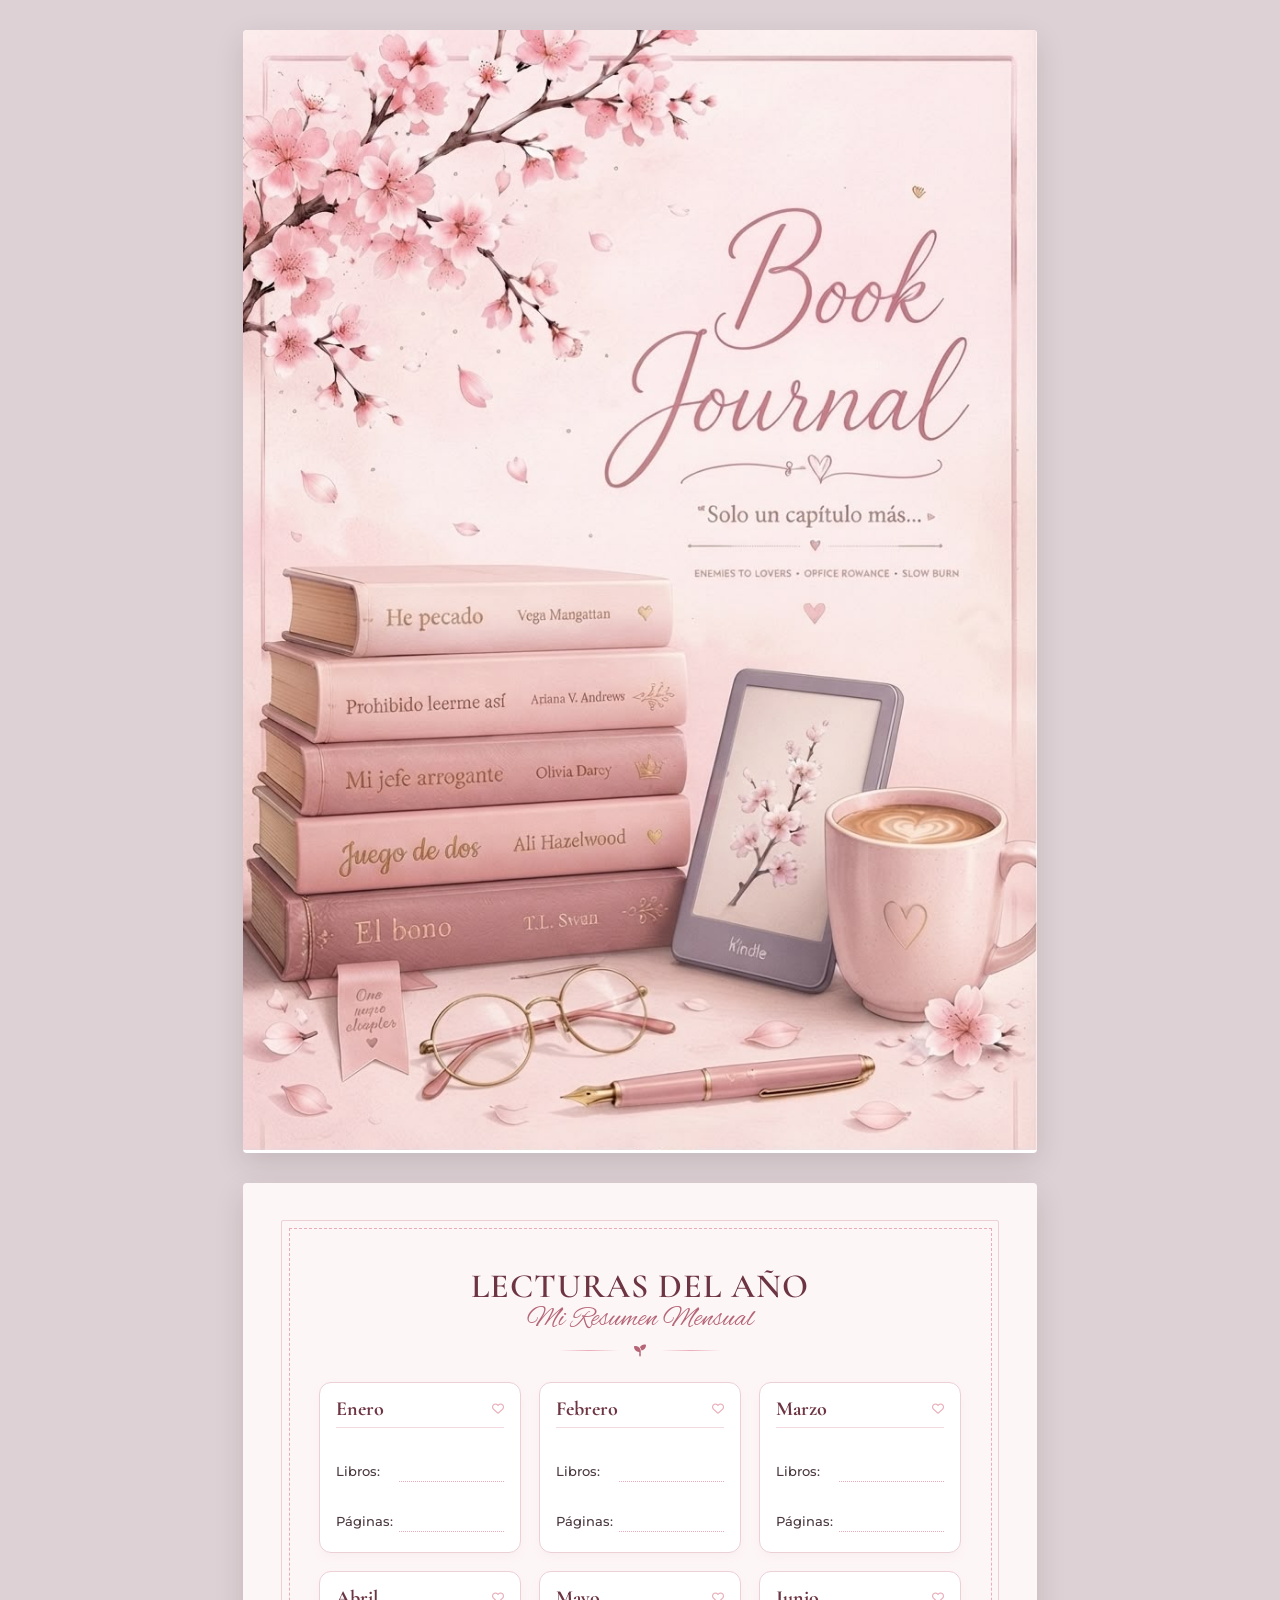
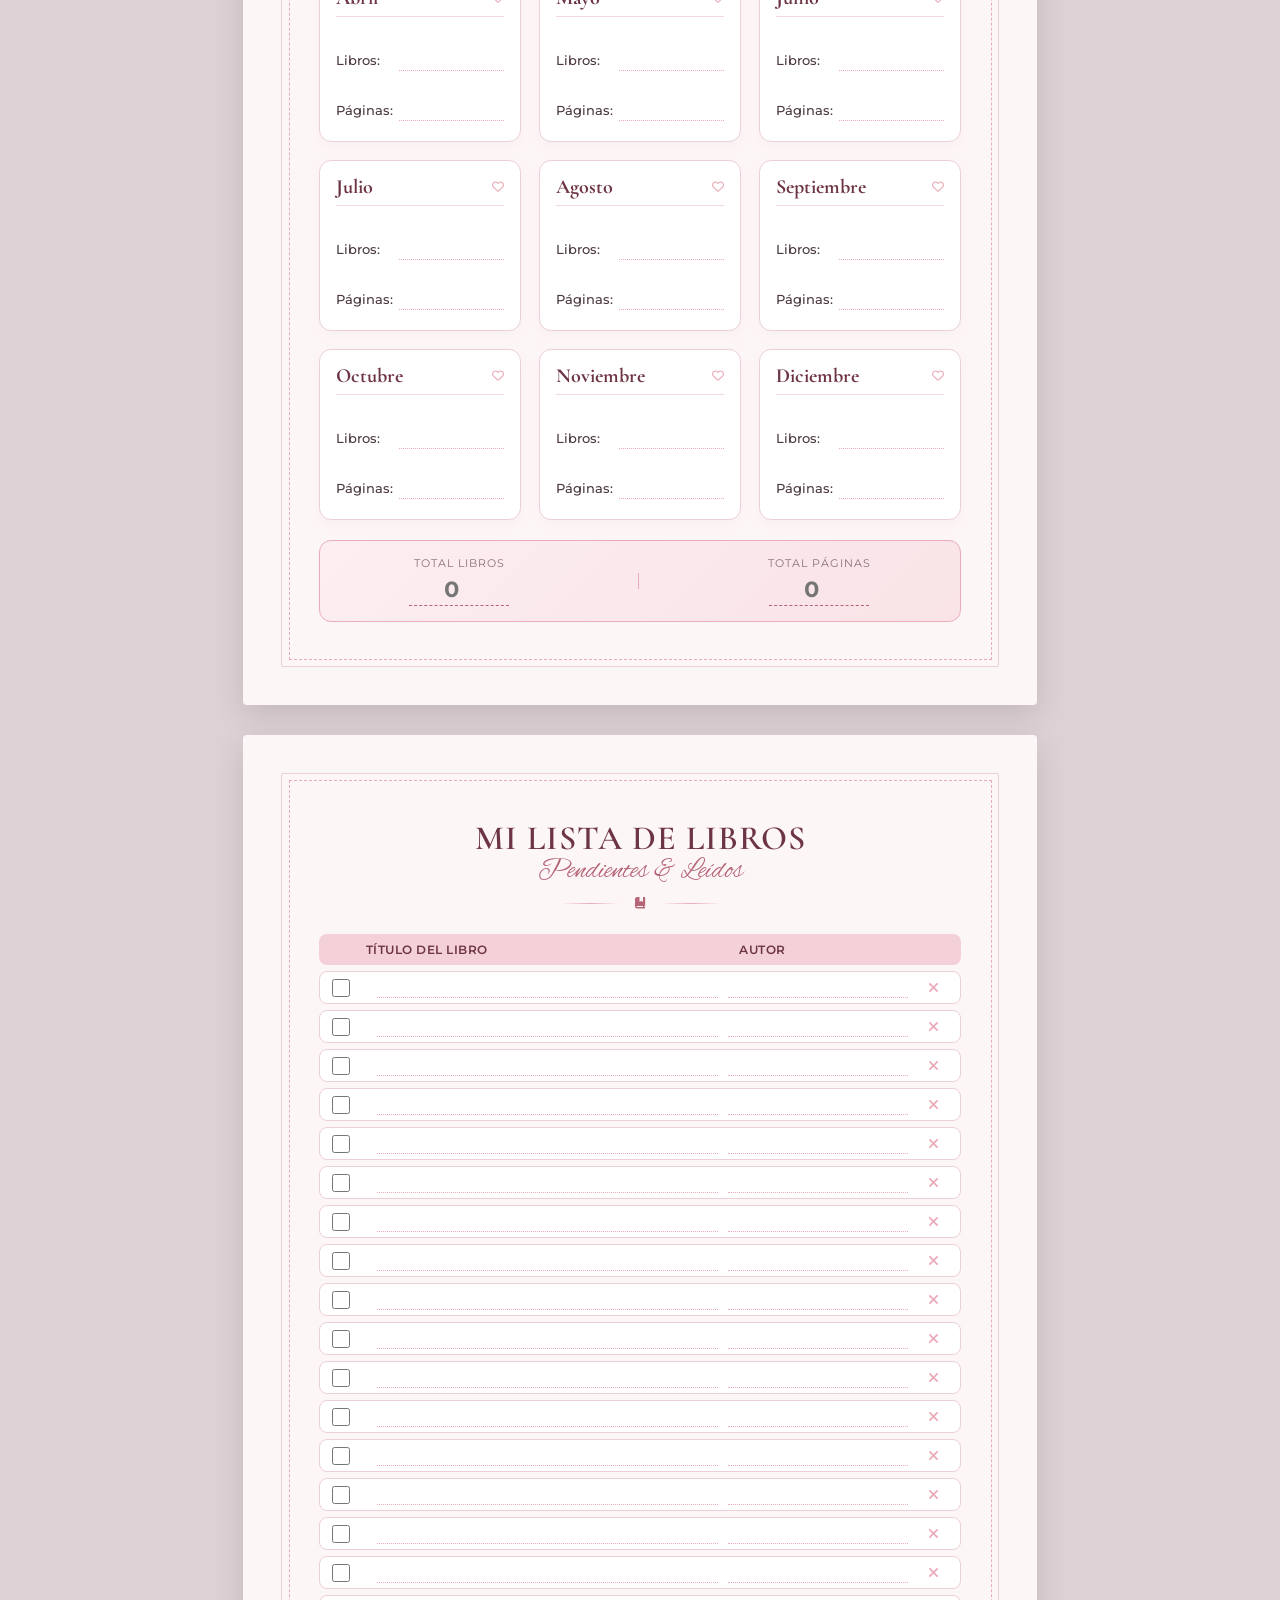
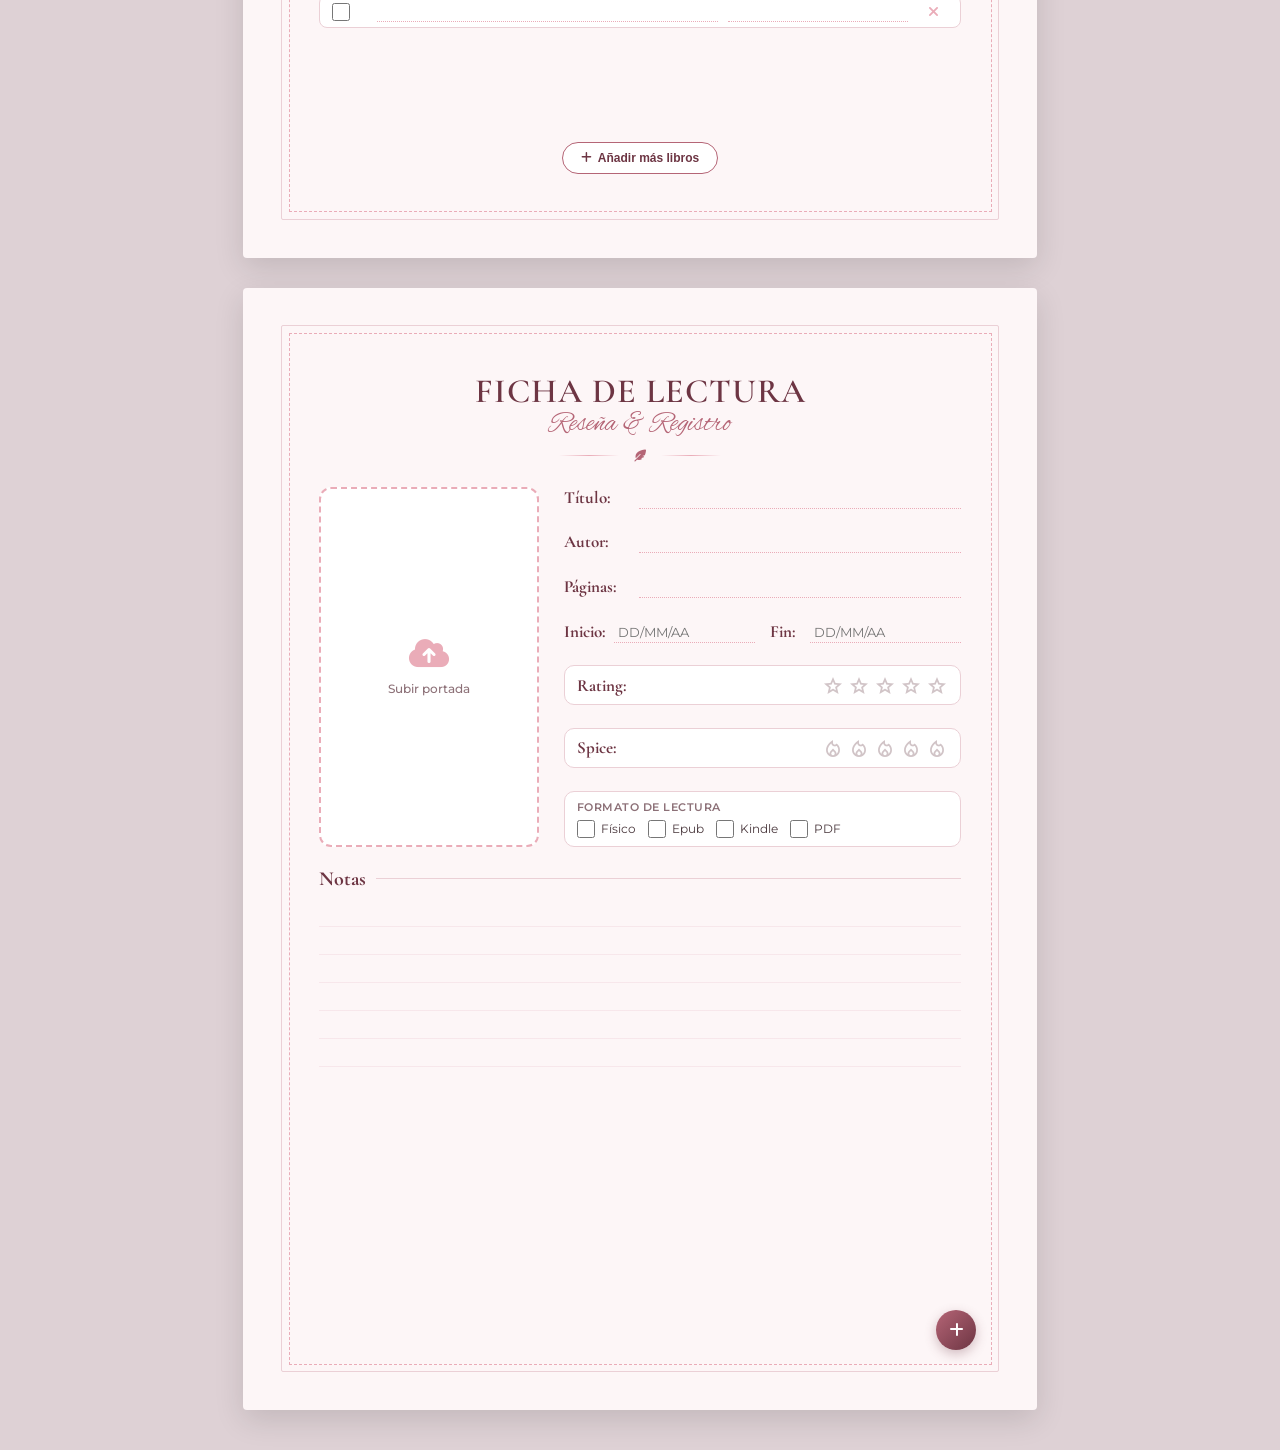
==== diario.html @ 18316626 "Add files via upload" ====
<!DOCTYPE html>
<html lang="es">
<head>
    <meta charset="UTF-8">
    <meta name="viewport" content="width=device-width, initial-scale=1.0">
    <title>Book Journal Digital</title>

    <!-- Google Fonts & Iconos -->
    <link rel="preconnect" href="https://fonts.googleapis.com">
    <link rel="preconnect" href="https://fonts.gstatic.com" crossorigin>
    <link href="https://fonts.googleapis.com/css2?family=Alex+Brush&family=Cormorant+Garamond:ital,wght@0,500;0,600;0,700;1,400&family=Montserrat:wght@300;400;500;600;700&display=swap" rel="stylesheet">
    <link rel="stylesheet" href="https://cdnjs.cloudflare.com/ajax/libs/font-awesome/6.5.1/css/all.min.css">
    <link rel="stylesheet" href="https://fonts.googleapis.com/css2?family=Material+Symbols+Outlined:opsz,wght,FILL,GRAD@24,400,0..1,0" />

    <!-- Estilos CSS -->
    <link rel="stylesheet" href="styles.css">
</head>
<body>

    <!-- PÁGINA 1: PORTADA -->
    <div class="journal-page cover-page">
        <img class="cover-img" src="portada.jpeg" alt="Book Journal Portada">
    </div>

    <!-- PÁGINA 2: LECTURAS DEL AÑO -->
    <div class="journal-page">
        <div class="page-header">
            <h1 class="page-title">Lecturas del Año</h1>
            <p class="page-subtitle">Mi Resumen Mensual</p>
            <div class="header-divider">
                <div class="line"></div>
                <i class="fa-solid fa-seedling flower"></i>
                <div class="line"></div>
            </div>
        </div>

        <!-- Grid de Meses (se genera dinámicamente) -->
        <div class="months-grid" id="monthsGrid"></div>

        <div class="year-summary-box">
            <div class="summary-item">
                <div class="label">Total Libros</div>
                <input type="number" id="total_libros" class="save-field" placeholder="0">
            </div>
            <div style="width: 1px; height: 16px; background: var(--accent-pink);"></div>
            <div class="summary-item">
                <div class="label">Total Páginas</div>
                <input type="number" id="total_paginas" class="save-field" placeholder="0">
            </div>
        </div>
    </div>

    <!-- PÁGINA 3: MI LISTA DE LIBROS -->
    <div class="journal-page">
        <div class="page-header">
            <h1 class="page-title">Mi Lista de Libros</h1>
            <p class="page-subtitle">Pendientes & Leídos</p>
            <div class="header-divider">
                <div class="line"></div>
                <i class="fa-solid fa-book-bookmark flower"></i>
                <div class="line"></div>
            </div>
        </div>

        <div class="book-list-container" id="bookListContainer">
            <div class="book-list-header">
                <span></span>
                <span>Título del Libro</span>
                <span>Autor</span>
                <span></span>
            </div>
            <!-- Filas dinámicas -->
        </div>

        <div class="add-row-control">
            <button class="btn-add-inline" onclick="addNewBookRow()">
                <i class="fa-solid fa-plus"></i> Añadir más libros
            </button>
        </div>
    </div>

    <!-- CONTENEDOR DE FICHAS DE LECTURA (DINÁMICAS) -->
    <div id="fichasContainer" style="display: flex; flex-direction: column; gap: 30px; width: 100%; align-items: center;"></div>

    <!-- Script JS -->
    <script src="script.js"></script>
</body>
</html>
---- styles.css ----
:root {
    --bg-page: #fdf6f7;
    --card-bg: #ffffff;
    --primary-rose: #b56576;
    --dark-rose: #6d3543;
    --soft-pink: #f4d0d8;
    --accent-pink: #eaacb8;
    --text-main: #4a383d;
    --text-light: #8c7077;
    --border-color: #ebd0d6;
    --line-color: #f2d8df;
}

* {
    box-sizing: border-box;
    margin: 0;
    padding: 0;
}

body {
    background-color: #ded1d5;
    font-family: 'Montserrat', sans-serif;
    color: var(--text-main);
    display: flex;
    flex-direction: column;
    align-items: center;
    padding: 30px 15px 40px 15px;
    gap: 30px;
}

/* Corregir visualización de números */
input[type="number"], 
input[type="text"], 
.summary-item input,
.num-font {
    font-family: 'Montserrat', sans-serif !important;
    font-variant-numeric: lining-nums tabular-nums !important;
}

/* Page Container (A4 Ratio Base) */
.journal-page {
    width: 100%;
    max-width: 210mm;
    min-height: 297mm;
    background-color: var(--bg-page);
    box-shadow: 0 10px 30px rgba(0, 0, 0, 0.12);
    position: relative;
    padding: 22mm 20mm;
    display: flex;
    flex-direction: column;
    border-radius: 4px;
}

.journal-page::before {
    content: '';
    position: absolute;
    top: 10mm;
    left: 10mm;
    right: 10mm;
    bottom: 10mm;
    border: 1px solid var(--border-color);
    pointer-events: none;
    border-radius: 2px;
}

.journal-page::after {
    content: '';
    position: absolute;
    top: 12mm;
    left: 12mm;
    right: 12mm;
    bottom: 12mm;
    border: 0.5px dashed var(--accent-pink);
    pointer-events: none;
}

/* Portada */
.cover-page {
    padding: 0;
    background: #fff;
    min-height: 297mm;
    overflow: hidden;
}

.cover-page::before, .cover-page::after {
    display: none;
}

.cover-img {
    width: 100%;
    height: 100%;
    object-fit: cover;
    display: block;
}

/* Botones de Acción Integrados en la Esquina */
.btn-add-ficha-corner {
    position: absolute;
    bottom: 16mm;
    right: 16mm;
    width: 40px;
    height: 40px;
    border-radius: 50%;
    background: linear-gradient(135deg, var(--primary-rose), var(--dark-rose));
    color: white;
    border: none;
    box-shadow: 0 4px 12px rgba(109, 53, 67, 0.3);
    cursor: pointer;
    display: flex;
    align-items: center;
    justify-content: center;
    font-size: 16px;
    z-index: 10;
    transition: transform 0.2s, box-shadow 0.2s;
}

.btn-add-ficha-corner:hover {
    transform: scale(1.1);
    box-shadow: 0 6px 16px rgba(109, 53, 67, 0.4);
}

.btn-delete-ficha-corner {
    position: absolute;
    bottom: 16mm;
    left: 16mm;
    width: 40px;
    height: 40px;
    border-radius: 50%;
    background: #ffffff;
    color: var(--primary-rose);
    border: 1px solid var(--border-color);
    box-shadow: 0 3px 10px rgba(109, 53, 67, 0.12);
    cursor: pointer;
    display: flex;
    align-items: center;
    justify-content: center;
    font-size: 15px;
    z-index: 10;
    transition: all 0.2s;
}

.btn-delete-ficha-corner:hover {
    background: #d9534f;
    color: white;
    border-color: #d9534f;
    transform: scale(1.1);
}

/* Inputs Estilizados */
input[type="text"], input[type="number"] {
    border: none;
    border-bottom: 1px dotted var(--accent-pink);
    background: transparent;
    font-size: 13px;
    color: var(--text-main);
    outline: none;
    width: 100%;
    padding: 2px 4px;
    transition: border-color 0.2s;
}

input[type="text"]:focus, input[type="number"]:focus {
    border-bottom: 1px solid var(--primary-rose);
    background: rgba(244, 208, 216, 0.15);
}

/* Header Styles */
.page-header {
    text-align: center;
    margin-bottom: 25px;
    position: relative;
    z-index: 2;
}

.page-title {
    font-family: 'Cormorant Garamond', serif;
    font-size: 34px;
    font-weight: 600;
    color: var(--dark-rose);
    letter-spacing: 1px;
    text-transform: uppercase;
}

.page-subtitle {
    font-family: 'Alex Brush', cursive;
    font-size: 28px;
    color: var(--primary-rose);
    margin-top: -5px;
}

.header-divider {
    display: flex;
    align-items: center;
    justify-content: center;
    gap: 15px;
    margin-top: 8px;
}

.header-divider .line {
    height: 1px;
    width: 60px;
    background: linear-gradient(to right, transparent, var(--accent-pink), transparent);
}

.header-divider .flower {
    color: var(--primary-rose);
    font-size: 12px;
}

/* Lecturas del Año Grid */
.months-grid {
    display: grid;
    grid-template-columns: repeat(3, 1fr);
    gap: 18px;
    flex-grow: 1;
    z-index: 2;
}

.month-card {
    background: var(--card-bg);
    border: 1px solid var(--border-color);
    border-radius: 12px;
    padding: 14px 16px;
    display: flex;
    flex-direction: column;
    justify-content: space-between;
    box-shadow: 0 4px 12px rgba(181, 101, 118, 0.05);
}

.month-name {
    font-family: 'Cormorant Garamond', serif;
    font-size: 20px;
    font-weight: 700;
    color: var(--dark-rose);
    border-bottom: 1px solid var(--line-color);
    padding-bottom: 6px;
    margin-bottom: 10px;
    display: flex;
    justify-content: space-between;
    align-items: center;
}

.month-name i {
    font-size: 12px;
    color: var(--accent-pink);
}

.month-field {
    display: flex;
    align-items: center;
    justify-content: space-between;
    font-size: 13px;
    color: var(--text-main);
    margin-bottom: 6px;
    gap: 8px;
}

.month-field span {
    font-weight: 500;
    min-width: 55px;
}

.year-summary-box {
    z-index: 2;
    margin-top: 20px;
    background: linear-gradient(135deg, #fceef1, #f9e3e7);
    border: 1px solid var(--accent-pink);
    border-radius: 12px;
    padding: 15px 25px;
    display: flex;
    justify-content: space-around;
    align-items: center;
}

.summary-item {
    text-align: center;
    display: flex;
    flex-direction: column;
    align-items: center;
}

.summary-item .label {
    font-size: 11px;
    text-transform: uppercase;
    letter-spacing: 1px;
    color: var(--text-light);
    margin-bottom: 4px;
}

.summary-item input {
    font-size: 22px !important;
    font-weight: 700;
    color: var(--dark-rose);
    text-align: center;
    width: 100px;
    border-bottom: 1px dashed var(--primary-rose);
}

/* Dynamic Book List */
.book-list-container {
    z-index: 2;
    display: flex;
    flex-direction: column;
    gap: 6px;
    flex-grow: 1;
}

.book-list-header {
    display: grid;
    grid-template-columns: 35px 1fr 180px 30px;
    padding: 8px 12px;
    background: var(--soft-pink);
    border-radius: 8px;
    font-size: 12px;
    font-weight: 600;
    color: var(--dark-rose);
    text-transform: uppercase;
    letter-spacing: 0.5px;
}

.book-row {
    display: grid;
    grid-template-columns: 35px 1fr 180px 30px;
    align-items: center;
    padding: 5px 12px;
    background: var(--card-bg);
    border: 1px solid var(--border-color);
    border-radius: 8px;
    gap: 10px;
}

.checkbox-interactive {
    width: 18px;
    height: 18px;
    accent-color: var(--primary-rose);
    cursor: pointer;
}

.btn-delete-row {
    background: transparent;
    border: none;
    color: var(--accent-pink);
    cursor: pointer;
    font-size: 14px;
    transition: color 0.2s;
}

.btn-delete-row:hover {
    color: #d9534f;
}

.add-row-control {
    z-index: 2;
    display: flex;
    justify-content: center;
    margin-top: 15px;
}

.btn-add-inline {
    background: #fff;
    color: var(--dark-rose);
    border: 1px solid var(--primary-rose);
    padding: 8px 18px;
    border-radius: 20px;
    font-size: 12px;
    font-weight: 600;
    cursor: pointer;
    display: flex;
    align-items: center;
    gap: 6px;
    transition: transform 0.2s, background 0.2s;
}

.btn-add-inline:hover {
    background: var(--soft-pink);
    transform: translateY(-1px);
}

/* Ficha de Lectura Grid */
.ficha-grid {
    z-index: 2;
    display: grid;
    grid-template-columns: 220px 1fr;
    gap: 25px;
    margin-bottom: 15px;
}

.cover-box-upload {
    background: var(--card-bg);
    border: 2px dashed var(--accent-pink);
    border-radius: 12px;
    height: 360px;
    display: flex;
    flex-direction: column;
    justify-content: center;
    align-items: center;
    color: var(--text-light);
    text-align: center;
    padding: 15px;
    gap: 12px;
    cursor: pointer;
    position: relative;
    overflow: hidden;
    transition: border-color 0.2s, background-color 0.2s;
}

.cover-box-upload:hover {
    border-color: var(--primary-rose);
    background-color: #fff9fa;
}

.cover-box-upload img {
    width: 100%;
    height: 100%;
    object-fit: cover;
    position: absolute;
    top: 0;
    left: 0;
    display: none;
}

.details-box {
    display: flex;
    flex-direction: column;
    gap: 12px;
    justify-content: space-between;
}

.field-group {
    display: flex;
    align-items: baseline;
    gap: 10px;
}

.field-label {
    font-family: 'Cormorant Garamond', serif;
    font-size: 17px;
    font-weight: 700;
    color: var(--dark-rose);
    min-width: 65px;
}

.two-cols-field {
    display: grid;
    grid-template-columns: 1fr 1fr;
    gap: 15px;
}

.format-section {
    background: var(--card-bg);
    border: 1px solid var(--border-color);
    border-radius: 10px;
    padding: 8px 12px;
}

.format-title {
    font-size: 11px;
    font-weight: 600;
    color: var(--text-light);
    text-transform: uppercase;
    letter-spacing: 0.5px;
    margin-bottom: 6px;
}

.format-options {
    display: flex;
    flex-wrap: wrap;
    gap: 12px;
    font-size: 12px;
}

.format-option {
    display: flex;
    align-items: center;
    gap: 6px;
    cursor: pointer;
}

.rating-box {
    display: flex;
    align-items: center;
    justify-content: space-between;
    background: #fff;
    border: 1px solid var(--border-color);
    border-radius: 10px;
    padding: 8px 12px;
}

.rating-stars, .rating-chilis {
    display: flex;
    gap: 4px;
    cursor: pointer;
}

.star-icon {
    font-size: 22px;
    color: #d1c4c7;
    font-variation-settings: 'FILL' 0;
    transition: color 0.2s;
}

.star-icon.active {
    color: #f39c12;
    font-variation-settings: 'FILL' 1;
}

.chili-icon {
    font-size: 22px;
    color: #d1c4c7;
    transition: color 0.2s;
}

.chili-icon.active {
    color: #eb0d0d;
}

.notes-container {
    z-index: 2;
    display: flex;
    flex-direction: column;
    margin-top: 5px;
}

.notes-header {
    font-family: 'Cormorant Garamond', serif;
    font-size: 20px;
    font-weight: 700;
    color: var(--dark-rose);
    margin-bottom: 8px;
    display: flex;
    align-items: center;
    gap: 10px;
}

.notes-header::after {
    content: '';
    flex-grow: 1;
    height: 1px;
    background: var(--border-color);
}

.digital-notes-textarea {
    width: 100%;
    height: 168px;
    border: none;
    background: transparent;
    background-image: repeating-linear-gradient(
        transparent,
        transparent 27px,
        var(--line-color) 28px
    );
    line-height: 28px;
    resize: none;
    font-family: 'Montserrat', sans-serif;
    font-size: 13.5px;
    color: var(--text-main);
    outline: none;
    padding: 0;
}

/* =====================================================
   ADAPTABILIDAD RESPONSIVE (Tablets / Móviles)
   ===================================================== */
@media (max-width: 820px) {
    body {
        padding: 15px 10px;
        gap: 20px;
    }

    .journal-page {
        padding: 25px 20px 35px 20px;
        min-height: auto;
    }

    .cover-page {
        min-height: 100vh;
    }

    .journal-page::before {
        top: 8px; left: 8px; right: 8px; bottom: 8px;
    }

    .journal-page::after {
        top: 10px; left: 10px; right: 10px; bottom: 10px;
    }

    .months-grid {
        grid-template-columns: repeat(2, 1fr);
        gap: 12px;
    }

    .ficha-grid {
        grid-template-columns: 1fr;
        gap: 18px;
    }

    .cover-box-upload {
        height: 260px;
    }

    .book-list-header, .book-row {
        grid-template-columns: 30px 1fr 140px 25px;
        font-size: 11px;
        gap: 6px;
    }

    .btn-add-ficha-corner, .btn-delete-ficha-corner {
        bottom: 12px;
        width: 36px;
        height: 36px;
        font-size: 14px;
    }

    .btn-add-ficha-corner { right: 12px; }
    .btn-delete-ficha-corner { left: 12px; }
}

@media (max-width: 480px) {
    .months-grid {
        grid-template-columns: 1fr;
    }

    .book-list-header, .book-row {
        grid-template-columns: 25px 1fr 90px 22px;
        padding: 5px 6px;
    }

    .page-title {
        font-size: 26px;
    }

    .page-subtitle {
        font-size: 22px;
    }

    .two-cols-field {
        grid-template-columns: 1fr;
        gap: 8px;
    }
}

/* =====================================================
   REGLAS DE IMPRESIÓN (Escala A4)
   ===================================================== */
@media print {
    body {
        background: none;
        padding: 0;
    }

    .btn-add-ficha-corner,
    .btn-delete-ficha-corner,
    .btn-delete-row, 
    .add-row-control {
        display: none !important;
    }

    .journal-page {
        box-shadow: none;
        page-break-after: always;
        border-radius: 0;
        width: 210mm !important;
        min-height: 297mm !important;
        padding: 22mm 20mm !important;
        margin-bottom: 0;
    }

    .journal-page::before {
        top: 10mm; left: 10mm; right: 10mm; bottom: 10mm;
    }

    .journal-page::after {
        top: 12mm; left: 12mm; right: 12mm; bottom: 12mm;
    }

    .months-grid {
        grid-template-columns: repeat(3, 1fr) !important;
    }

    .ficha-grid {
        grid-template-columns: 220px 1fr !important;
    }

    .cover-box-upload {
        height: 360px !important;
    }
}
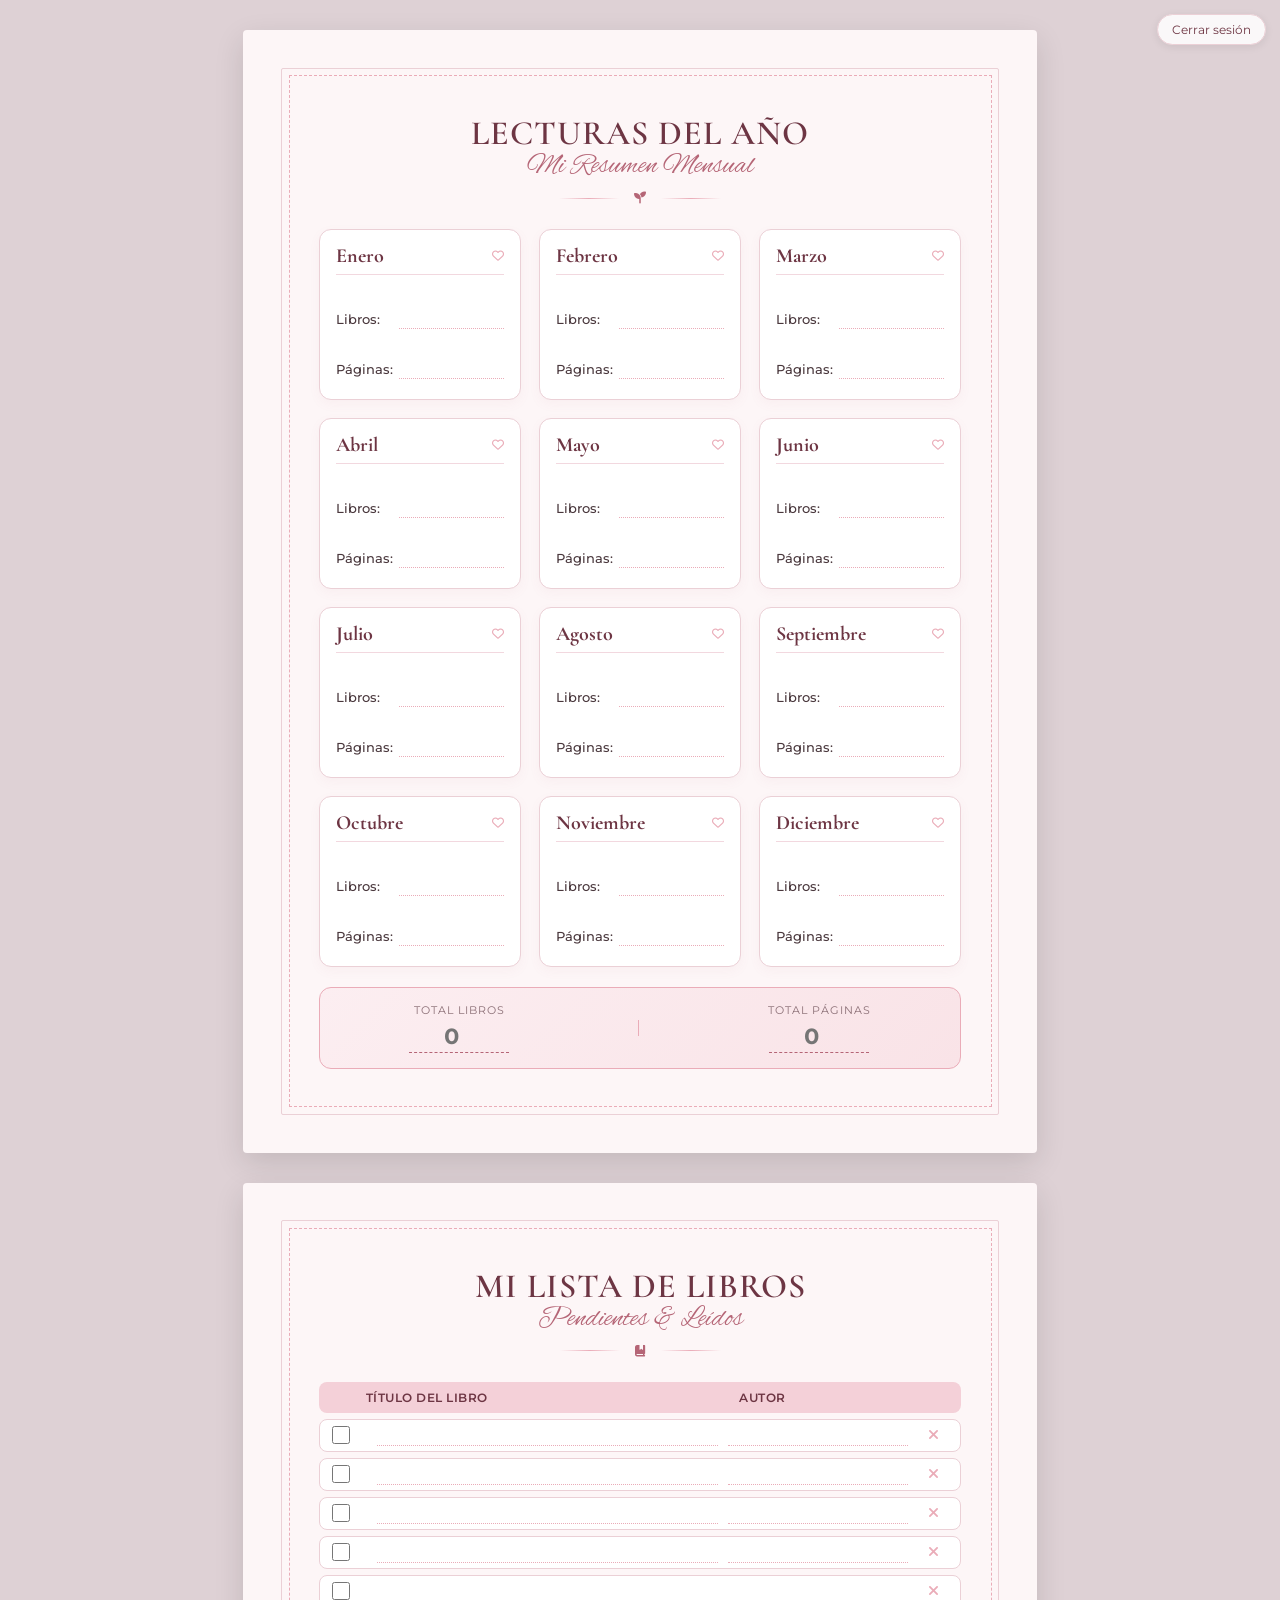
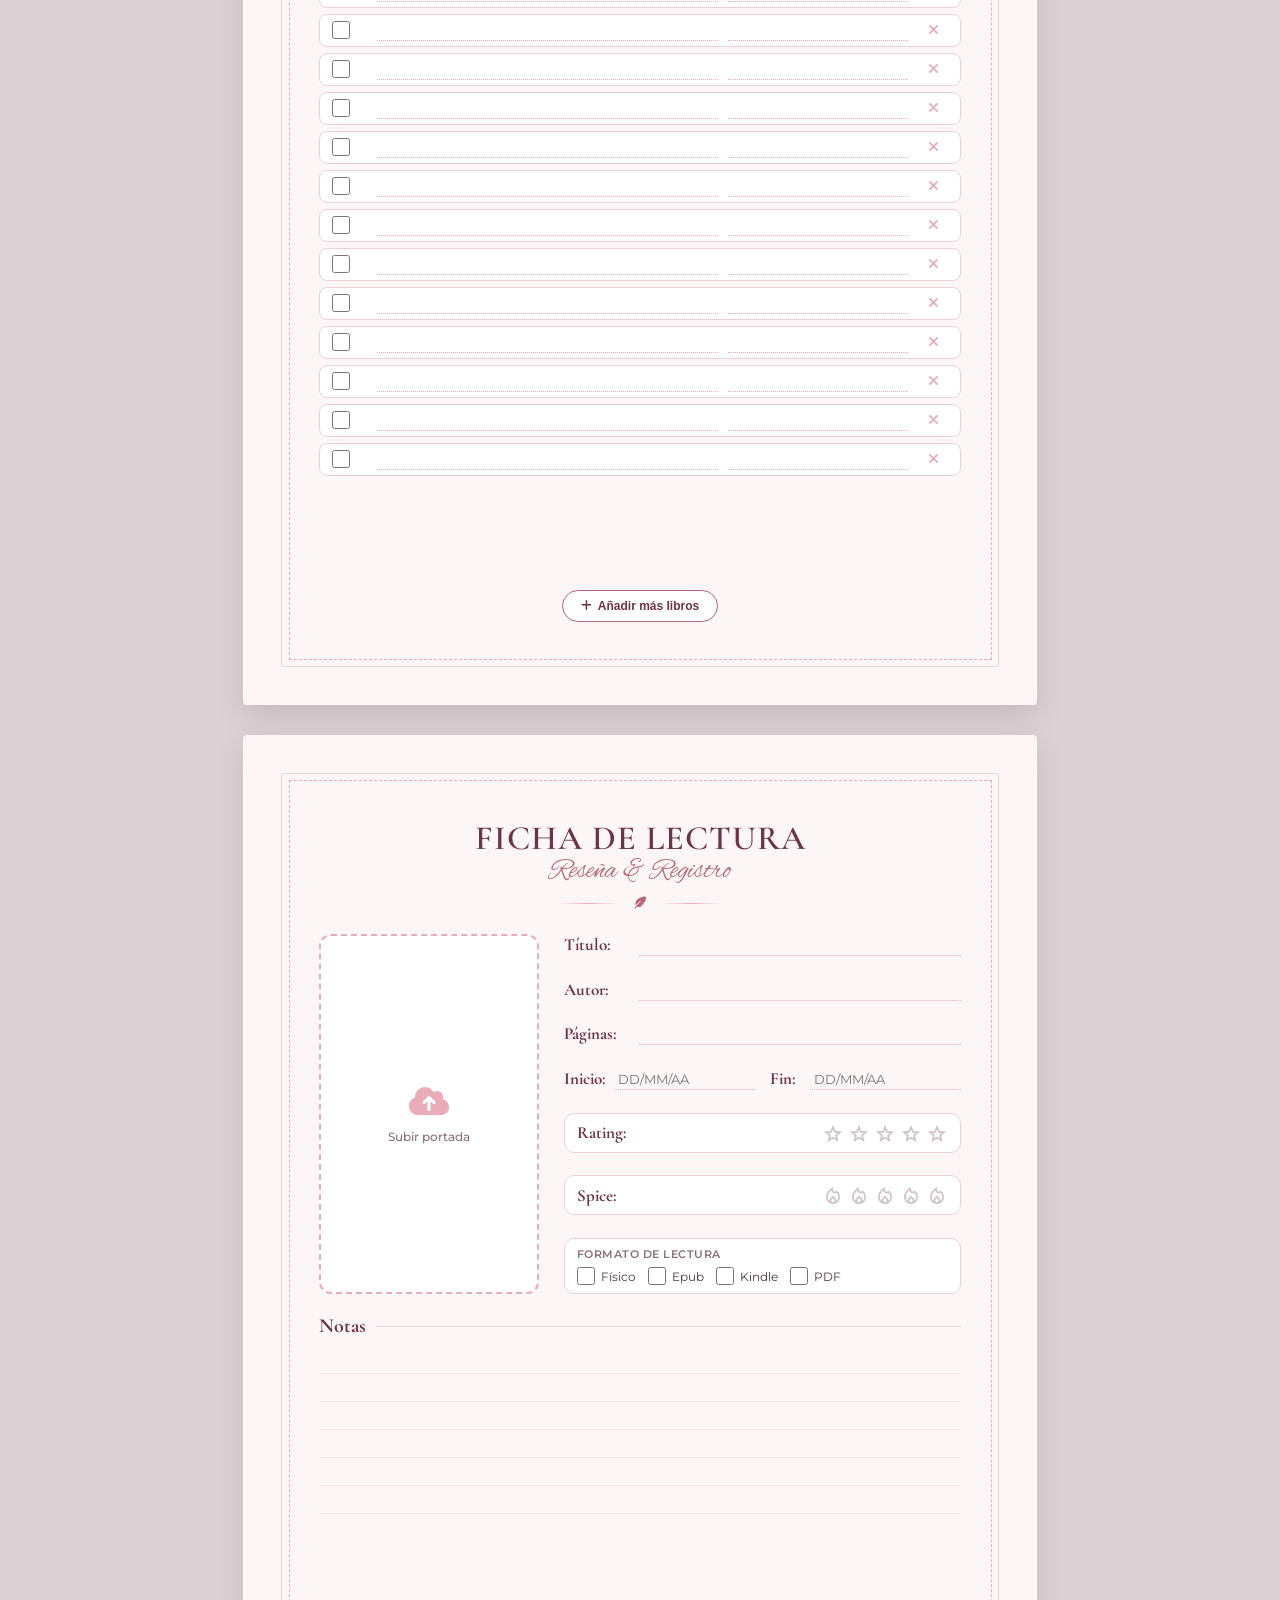
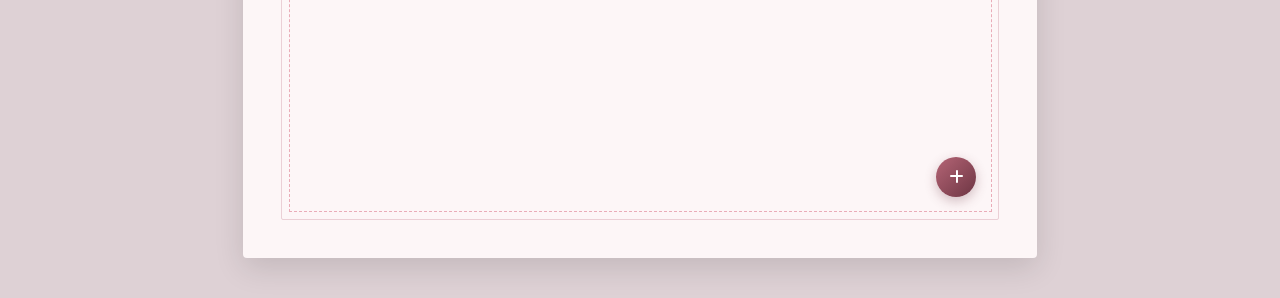
==== commit cf6d8b87: "Add files via upload" ====
--- a/diario.html
+++ b/diario.html
@@ -14,13 +14,24 @@
 
     <!-- Estilos CSS -->
     <link rel="stylesheet" href="styles.css">
+    <style>
+        #logoutBtn{
+            position: fixed; top: 14px; right: 14px; z-index: 50;
+            background: rgba(255,255,255,0.85); border: 1px solid var(--border-color, #ebd0d6);
+            color: var(--dark-rose, #6d3543); font-family: 'Montserrat', sans-serif; font-size: 12px;
+            padding: 7px 14px; border-radius: 20px; cursor: pointer; box-shadow: 0 2px 8px rgba(0,0,0,0.08);
+        }
+        #logoutBtn:hover{ background:#fff; }
+    </style>
 </head>
 <body>
 
+    <button id="logoutBtn">Cerrar sesión</button>
+
     <!-- PÁGINA 1: PORTADA -->
-    <div class="journal-page cover-page">
+    <!-- <div class="journal-page cover-page">
         <img class="cover-img" src="portada.jpeg" alt="Book Journal Portada">
-    </div>
+    </div>-->
 
     <!-- PÁGINA 2: LECTURAS DEL AÑO -->
     <div class="journal-page">
@@ -82,7 +93,39 @@
     <!-- CONTENEDOR DE FICHAS DE LECTURA (DINÁMICAS) -->
     <div id="fichasContainer" style="display: flex; flex-direction: column; gap: 30px; width: 100%; align-items: center;"></div>
 
-    <!-- Script JS -->
+    <!-- Firebase (debe cargar ANTES de script.js para que pueda usar `db`/`auth`) -->
+    <script src="https://cdnjs.cloudflare.com/ajax/libs/firebase/10.12.2/firebase-app-compat.min.js"></script>
+    <script src="https://cdnjs.cloudflare.com/ajax/libs/firebase/10.12.2/firebase-auth-compat.min.js"></script>
+    <script src="https://cdnjs.cloudflare.com/ajax/libs/firebase/10.12.2/firebase-firestore-compat.min.js"></script>
+    <script>
+        const firebaseConfig = {
+          apiKey: "AIzaSyBiM3YiN1kObjDMQszhmgrWkqlvwFgreCY",
+          authDomain: "bookjournal-a201e.firebaseapp.com",
+          projectId: "bookjournal-a201e",
+          storageBucket: "bookjournal-a201e.firebasestorage.app",
+          messagingSenderId: "336171207420",
+          appId: "1:336171207420:web:59a58a5fe19eda09bb6579"
+        };
+        firebase.initializeApp(firebaseConfig);
+        const auth = firebase.auth();
+        const db = firebase.firestore();
+        window.currentUser = null;
+    </script>
+
+    <!-- Script JS (usa `db` y `auth` definidos arriba) -->
     <script src="script.js"></script>
+
+    <!-- Guardián de sesión: si no hay usuario, vuelve al login -->
+    <script>
+        auth.onAuthStateChanged(user => {
+            if (!user) {
+                window.location.href = 'index.html';
+                return;
+            }
+            window.currentUser = user;
+            cargarDatos(user.uid);
+        });
+        document.getElementById('logoutBtn').addEventListener('click', () => auth.signOut());
+    </script>
 </body>
 </html>
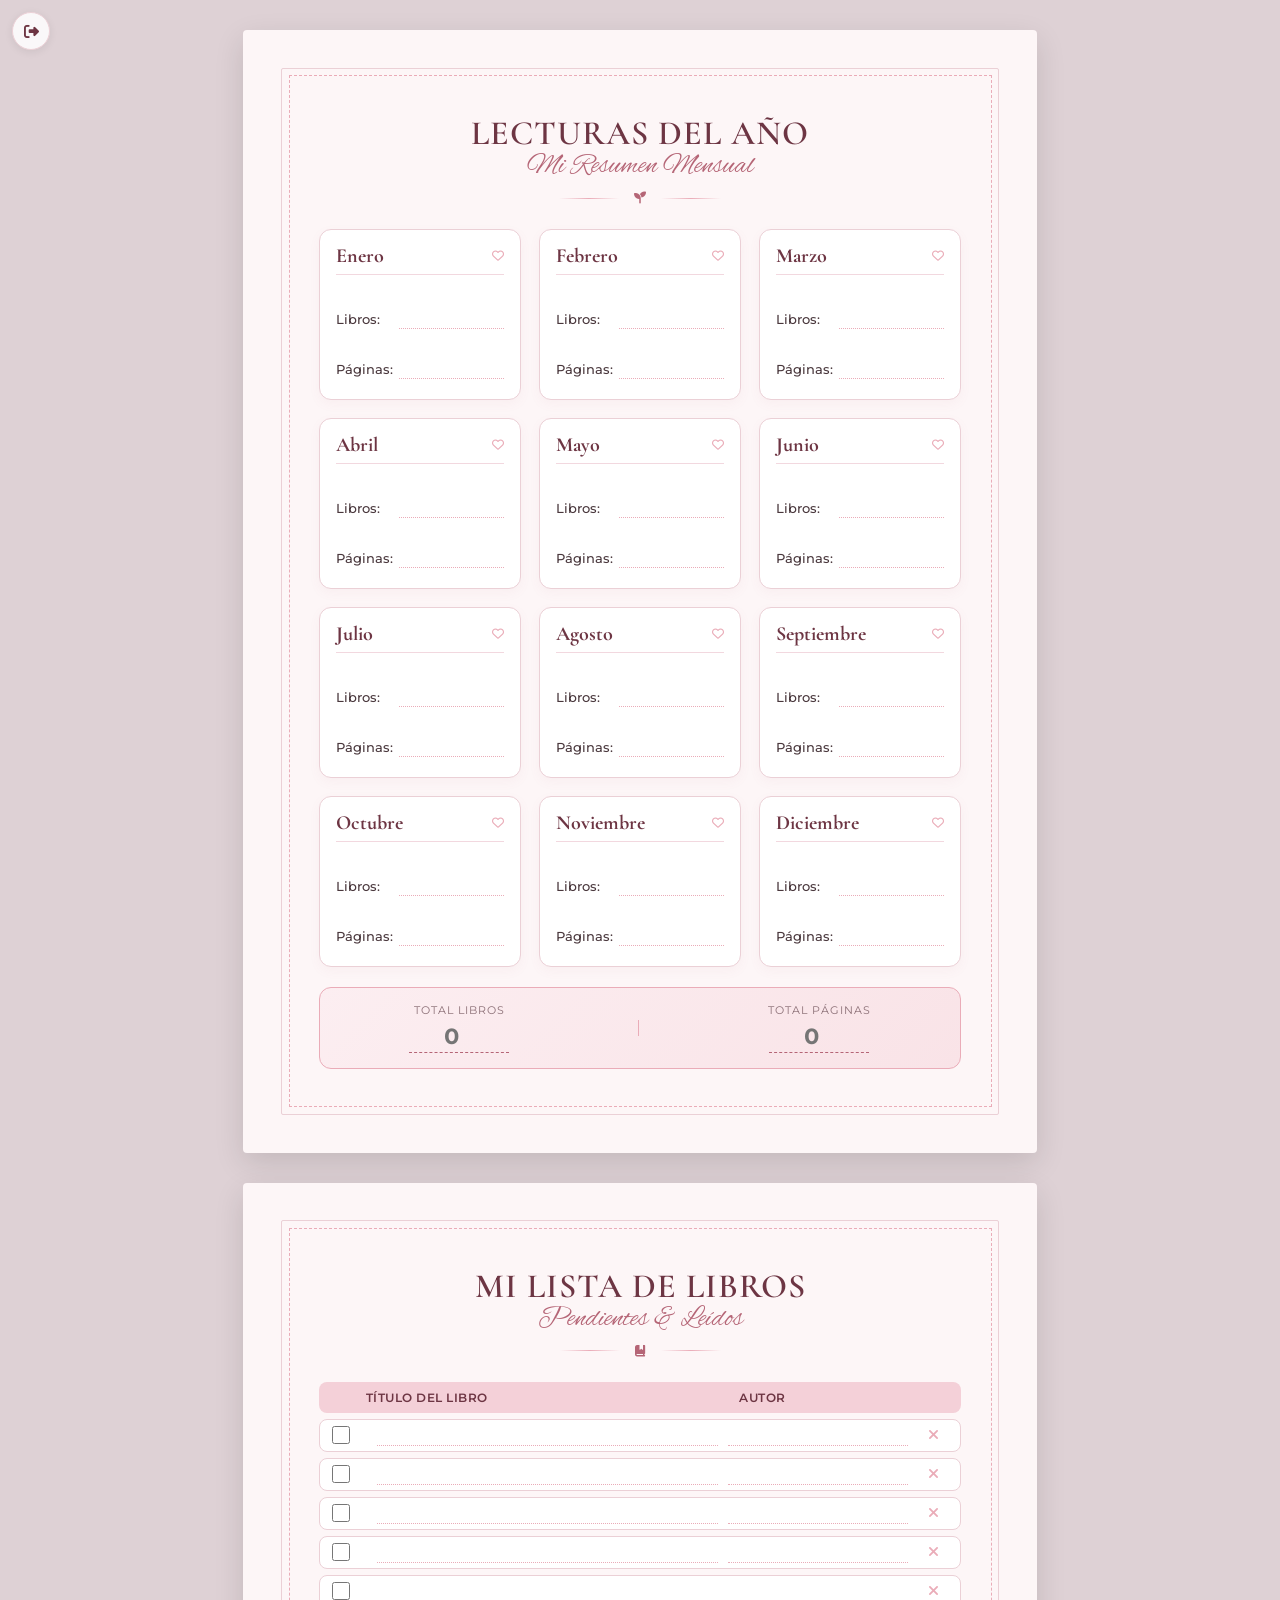
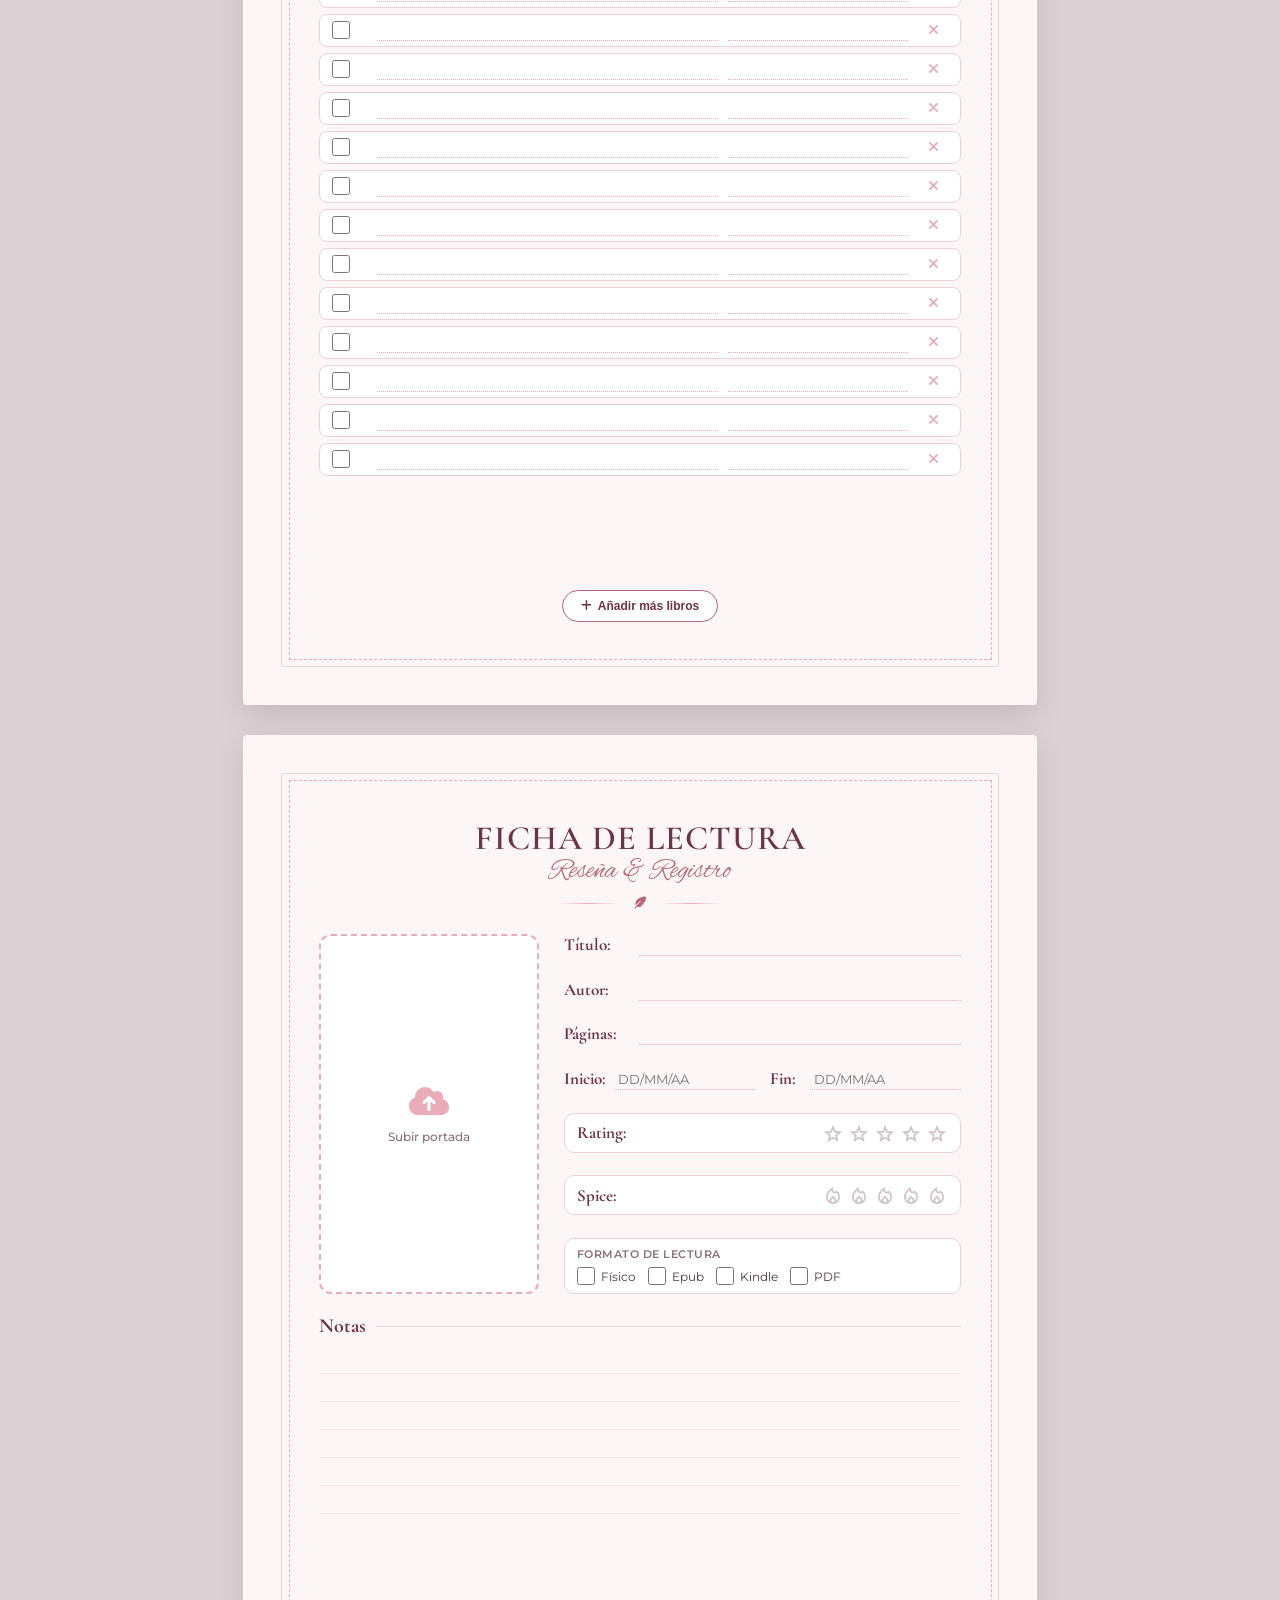
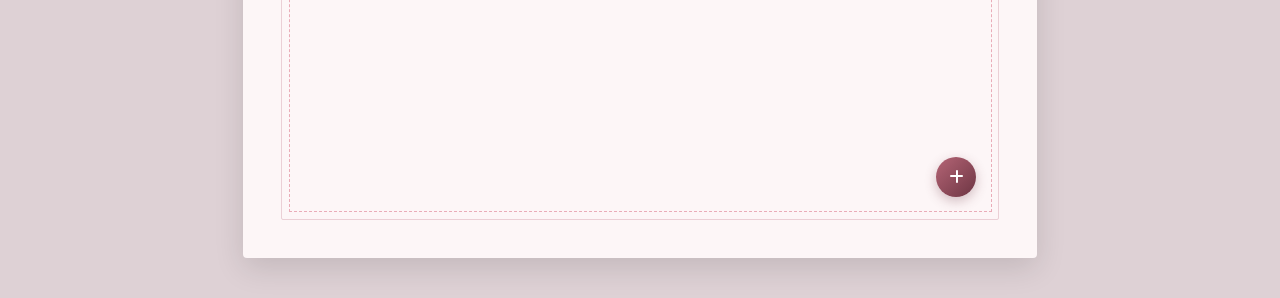
==== commit 2628ca7a: "Add files via upload" ====
--- a/diario.html
+++ b/diario.html
@@ -15,18 +15,20 @@
     <!-- Estilos CSS -->
     <link rel="stylesheet" href="styles.css">
     <style>
-        #logoutBtn{
-            position: fixed; top: 14px; right: 14px; z-index: 50;
+        .session-icon{
+            position: fixed; top: 12px; left: 12px; z-index: 50;
+            width: 38px; height: 38px; border-radius: 50%;
             background: rgba(255,255,255,0.85); border: 1px solid var(--border-color, #ebd0d6);
-            color: var(--dark-rose, #6d3543); font-family: 'Montserrat', sans-serif; font-size: 12px;
-            padding: 7px 14px; border-radius: 20px; cursor: pointer; box-shadow: 0 2px 8px rgba(0,0,0,0.08);
+            color: var(--dark-rose, #6d3543); font-size: 15px; cursor: pointer;
+            display: flex; align-items: center; justify-content: center;
+            box-shadow: 0 2px 8px rgba(0,0,0,0.08); transition: background .2s;
         }
-        #logoutBtn:hover{ background:#fff; }
+        .session-icon:hover{ background:#fff; }
     </style>
 </head>
 <body>
 
-    <button id="logoutBtn">Cerrar sesión</button>
+    <button id="logoutBtn" class="session-icon" title="Cerrar sesión"><i class="fa-solid fa-right-from-bracket"></i></button>
 
     <!-- PÁGINA 1: PORTADA -->
     <!-- <div class="journal-page cover-page">
@@ -115,10 +117,16 @@
     <!-- Script JS (usa `db` y `auth` definidos arriba) -->
     <script src="script.js"></script>
 
-    <!-- Guardián de sesión: si no hay usuario, vuelve al login -->
+    <!-- Guardián de sesión: si no hay usuario, o no está aprobado, vuelve al login -->
     <script>
-        auth.onAuthStateChanged(user => {
+        auth.onAuthStateChanged(async user => {
             if (!user) {
+                window.location.href = 'index.html';
+                return;
+            }
+            const doc = await db.collection('users').doc(user.uid).get();
+            if (!doc.exists || doc.data().aprobado !== true) {
+                await auth.signOut();
                 window.location.href = 'index.html';
                 return;
             }
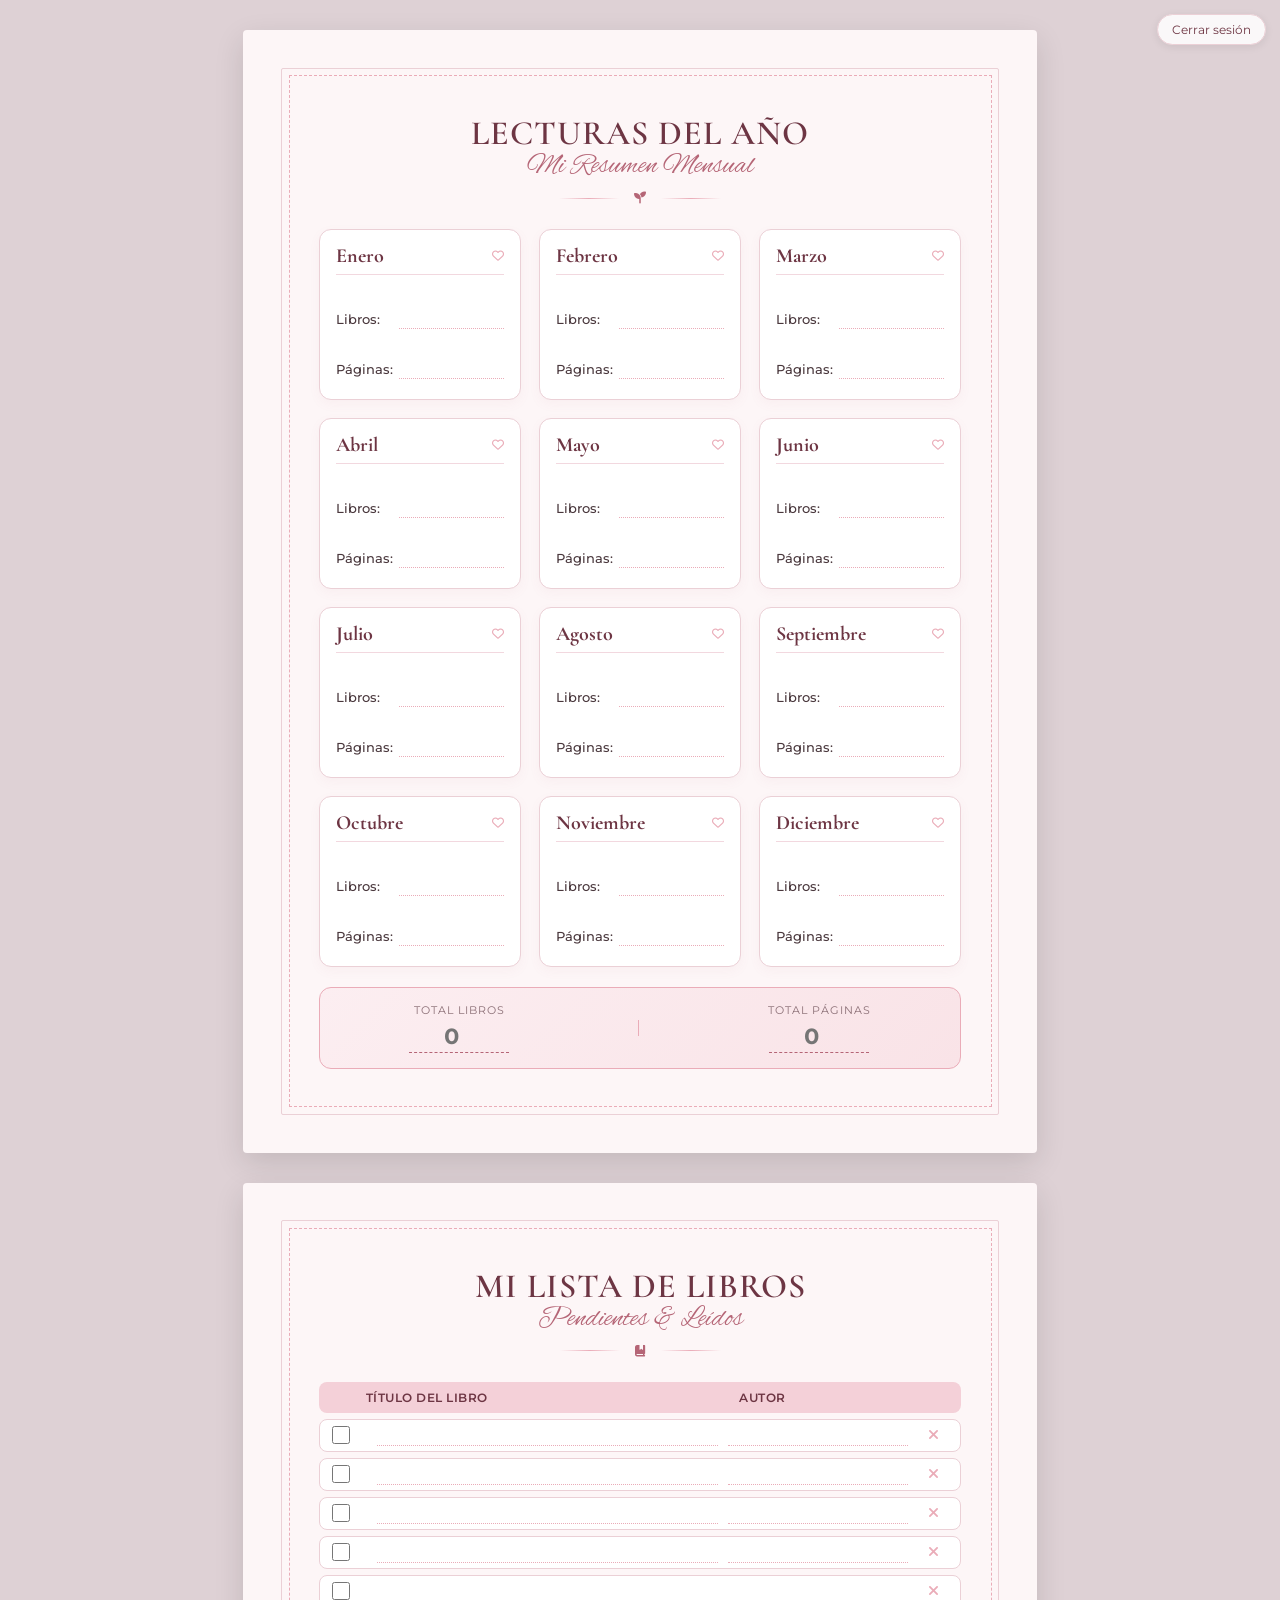
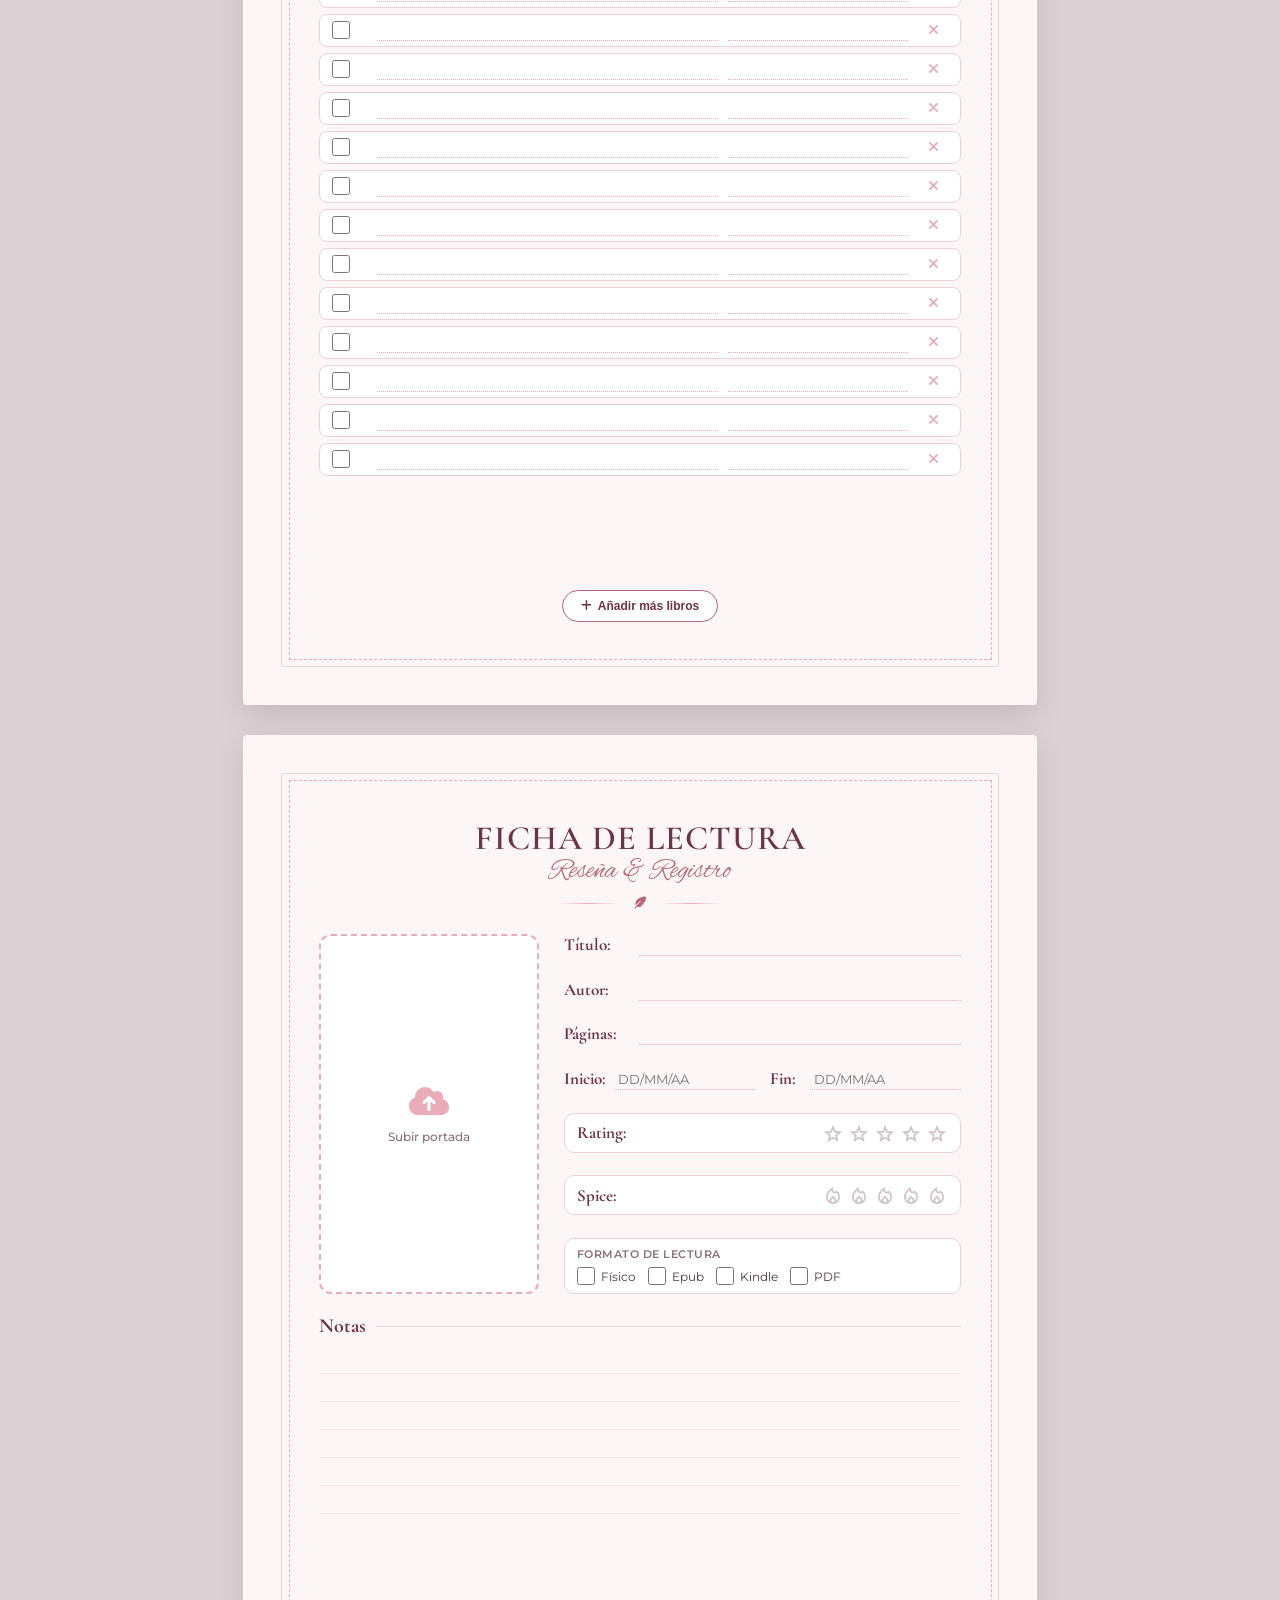
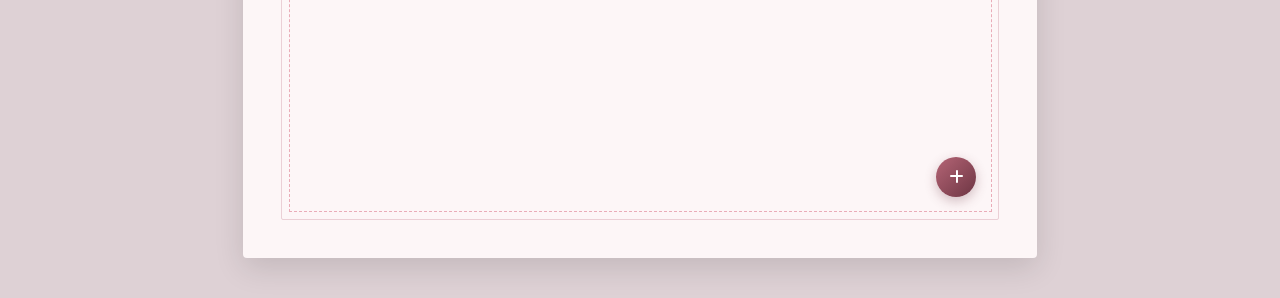
==== commit 2f3c8cd2: "Add files via upload" ====
--- a/diario.html
+++ b/diario.html
@@ -15,20 +15,18 @@
     <!-- Estilos CSS -->
     <link rel="stylesheet" href="styles.css">
     <style>
-        .session-icon{
-            position: fixed; top: 12px; left: 12px; z-index: 50;
-            width: 38px; height: 38px; border-radius: 50%;
+        #logoutBtn{
+            position: fixed; top: 14px; right: 14px; z-index: 50;
             background: rgba(255,255,255,0.85); border: 1px solid var(--border-color, #ebd0d6);
-            color: var(--dark-rose, #6d3543); font-size: 15px; cursor: pointer;
-            display: flex; align-items: center; justify-content: center;
-            box-shadow: 0 2px 8px rgba(0,0,0,0.08); transition: background .2s;
+            color: var(--dark-rose, #6d3543); font-family: 'Montserrat', sans-serif; font-size: 12px;
+            padding: 7px 14px; border-radius: 20px; cursor: pointer; box-shadow: 0 2px 8px rgba(0,0,0,0.08);
         }
-        .session-icon:hover{ background:#fff; }
+        #logoutBtn:hover{ background:#fff; }
     </style>
 </head>
 <body>
 
-    <button id="logoutBtn" class="session-icon" title="Cerrar sesión"><i class="fa-solid fa-right-from-bracket"></i></button>
+    <button id="logoutBtn">Cerrar sesión</button>
 
     <!-- PÁGINA 1: PORTADA -->
     <!-- <div class="journal-page cover-page">
@@ -117,16 +115,10 @@
     <!-- Script JS (usa `db` y `auth` definidos arriba) -->
     <script src="script.js"></script>
 
-    <!-- Guardián de sesión: si no hay usuario, o no está aprobado, vuelve al login -->
+    <!-- Guardián de sesión: si no hay usuario, vuelve al login -->
     <script>
-        auth.onAuthStateChanged(async user => {
+        auth.onAuthStateChanged(user => {
             if (!user) {
-                window.location.href = 'index.html';
-                return;
-            }
-            const doc = await db.collection('users').doc(user.uid).get();
-            if (!doc.exists || doc.data().aprobado !== true) {
-                await auth.signOut();
                 window.location.href = 'index.html';
                 return;
             }
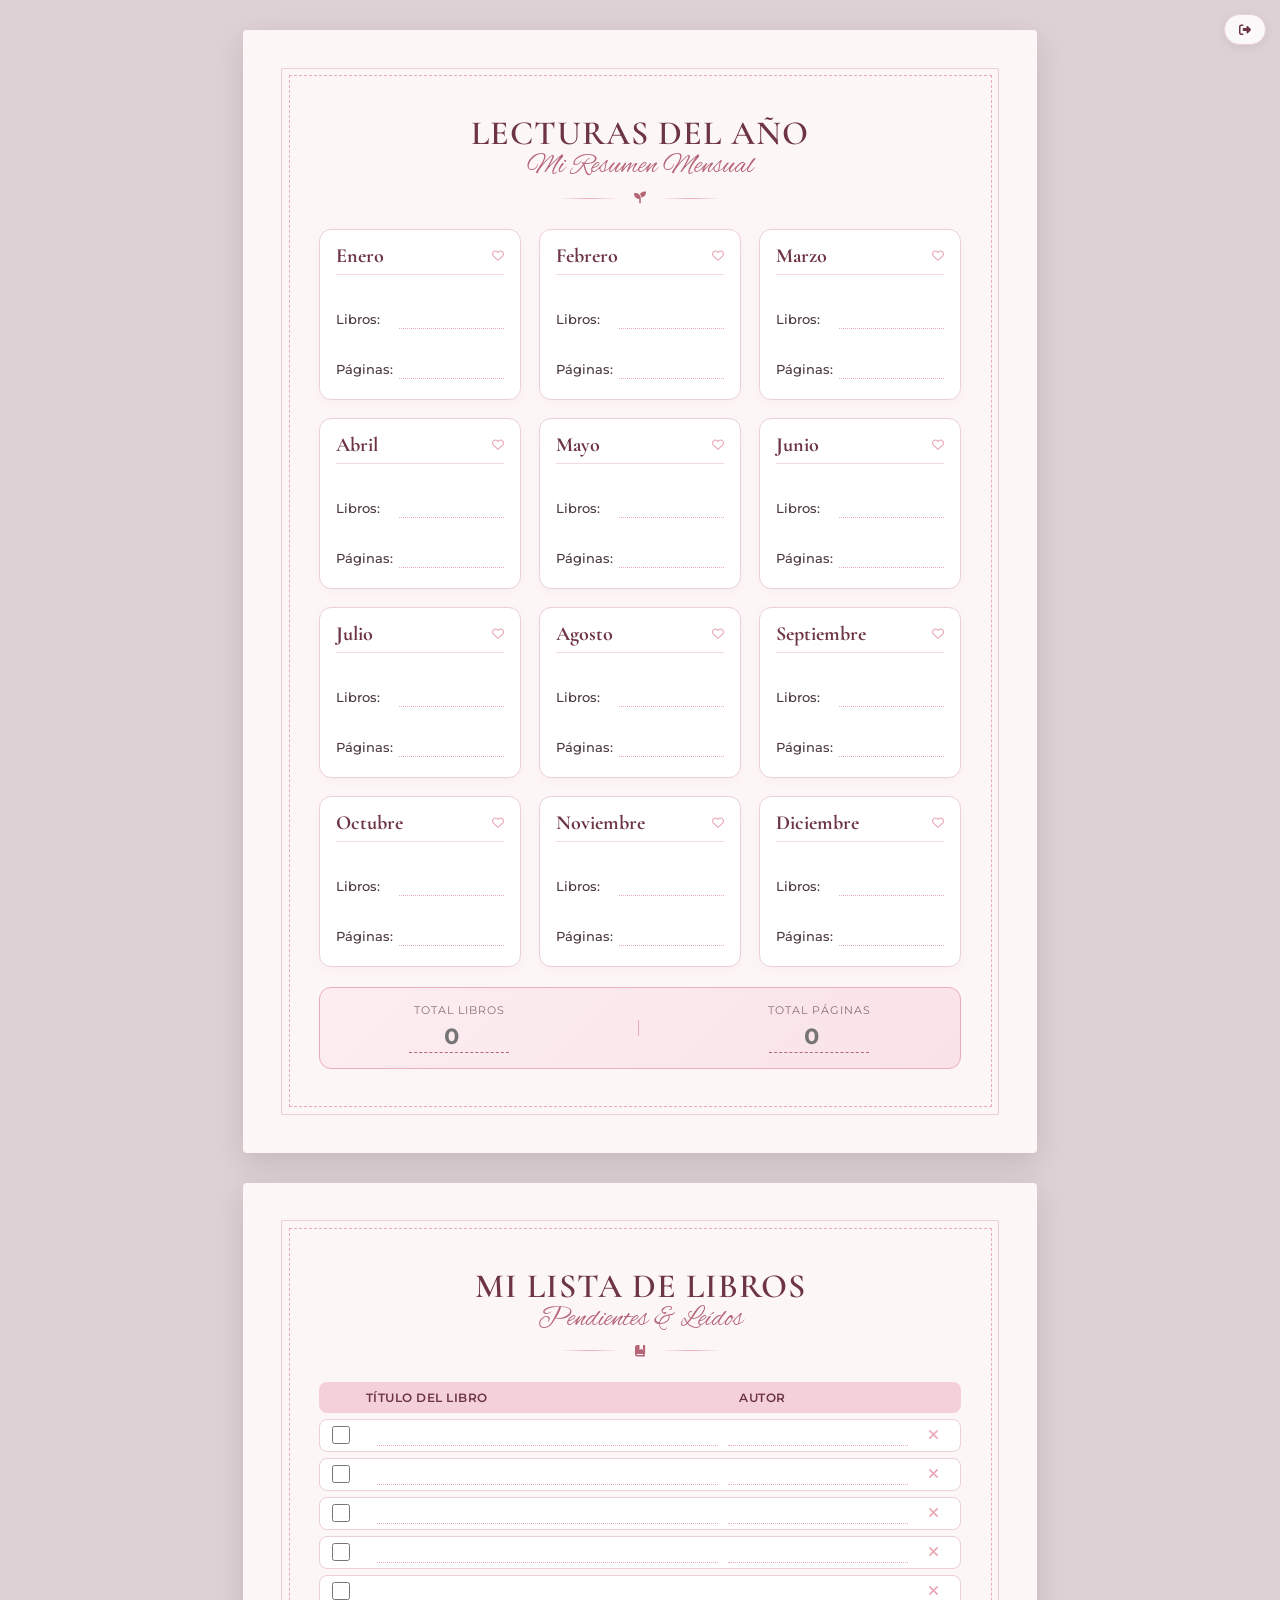
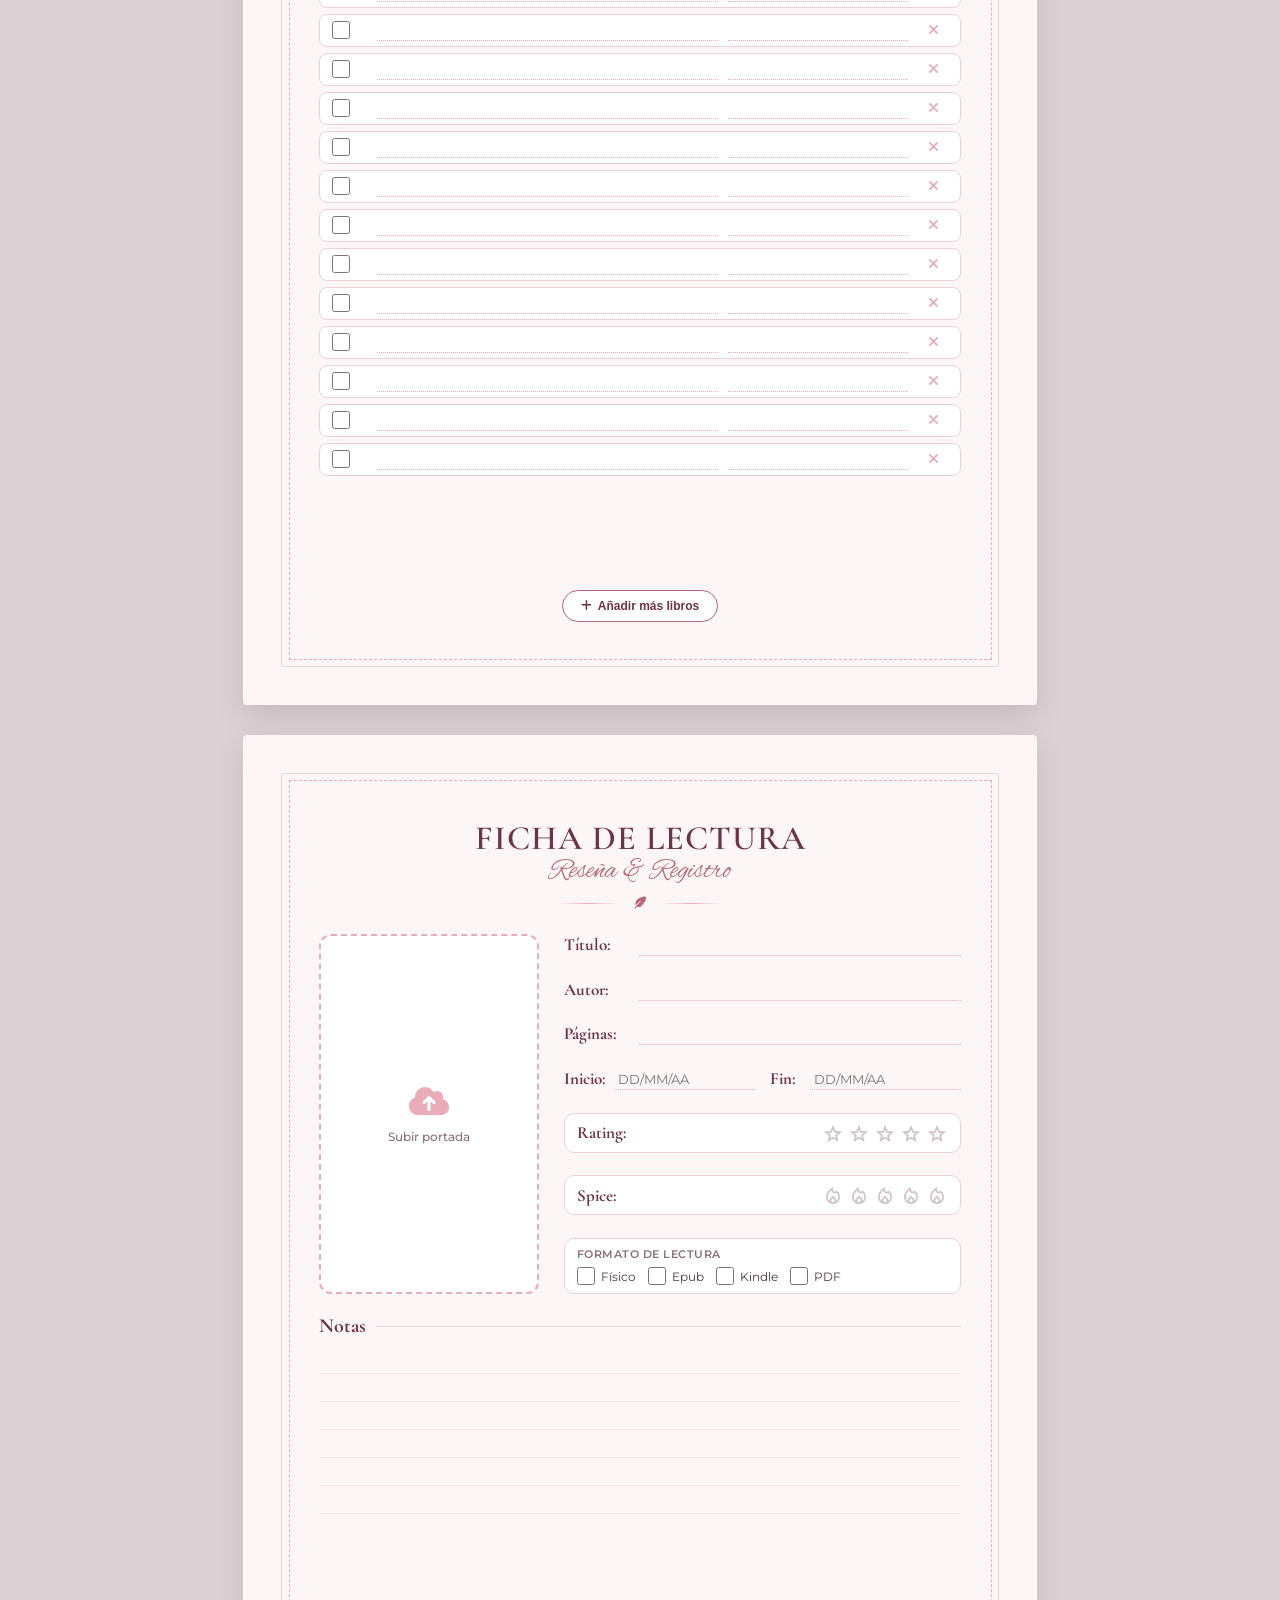
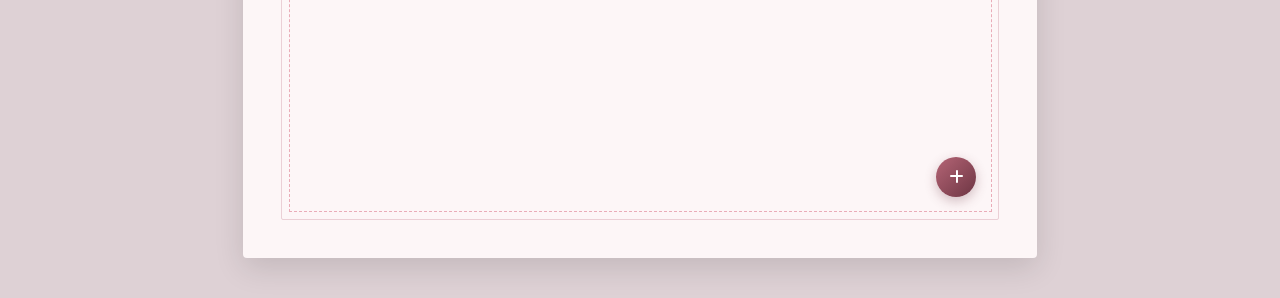
==== commit 9b00234f: "Add files via upload" ====
--- a/diario.html
+++ b/diario.html
@@ -26,7 +26,7 @@
 </head>
 <body>
 
-    <button id="logoutBtn">Cerrar sesión</button>
+    <button id="logoutBtn"><i class="fas fa-sign-out-alt"></i></button>
 
     <!-- PÁGINA 1: PORTADA -->
     <!-- <div class="journal-page cover-page">
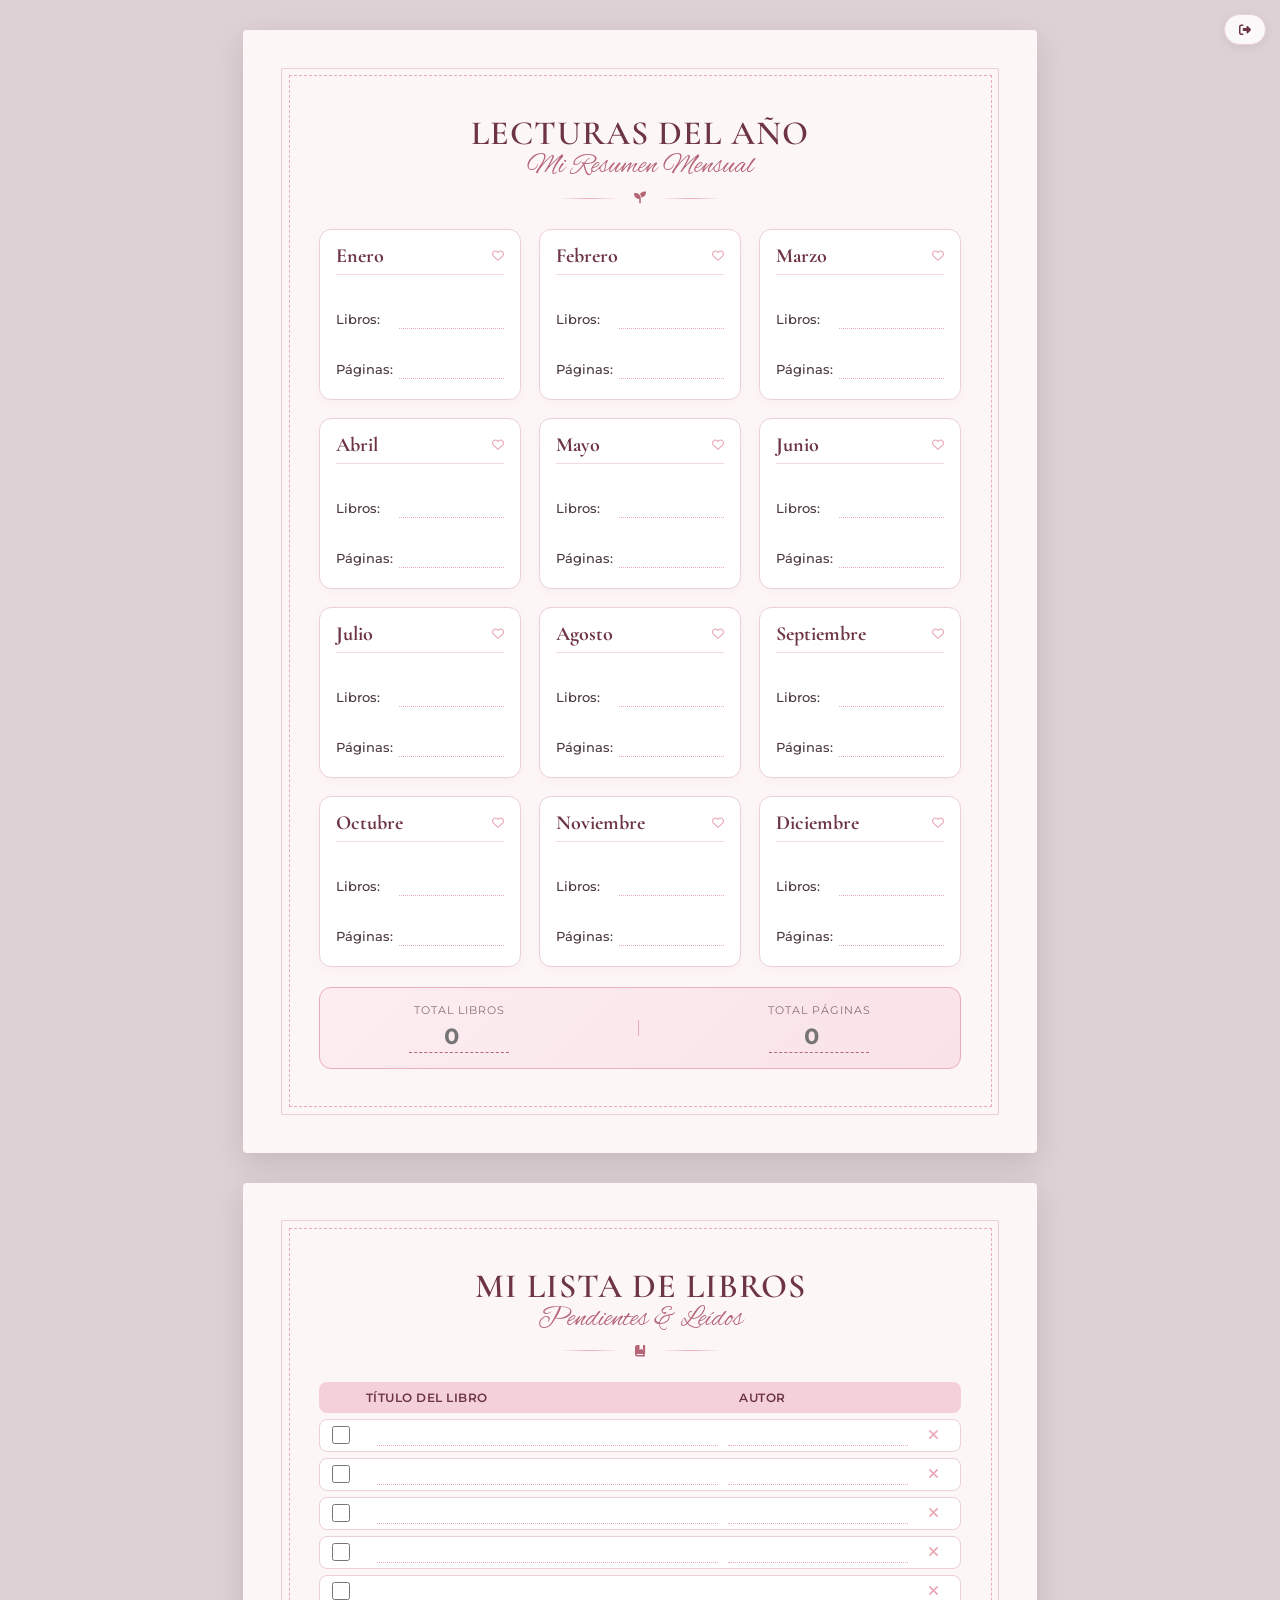
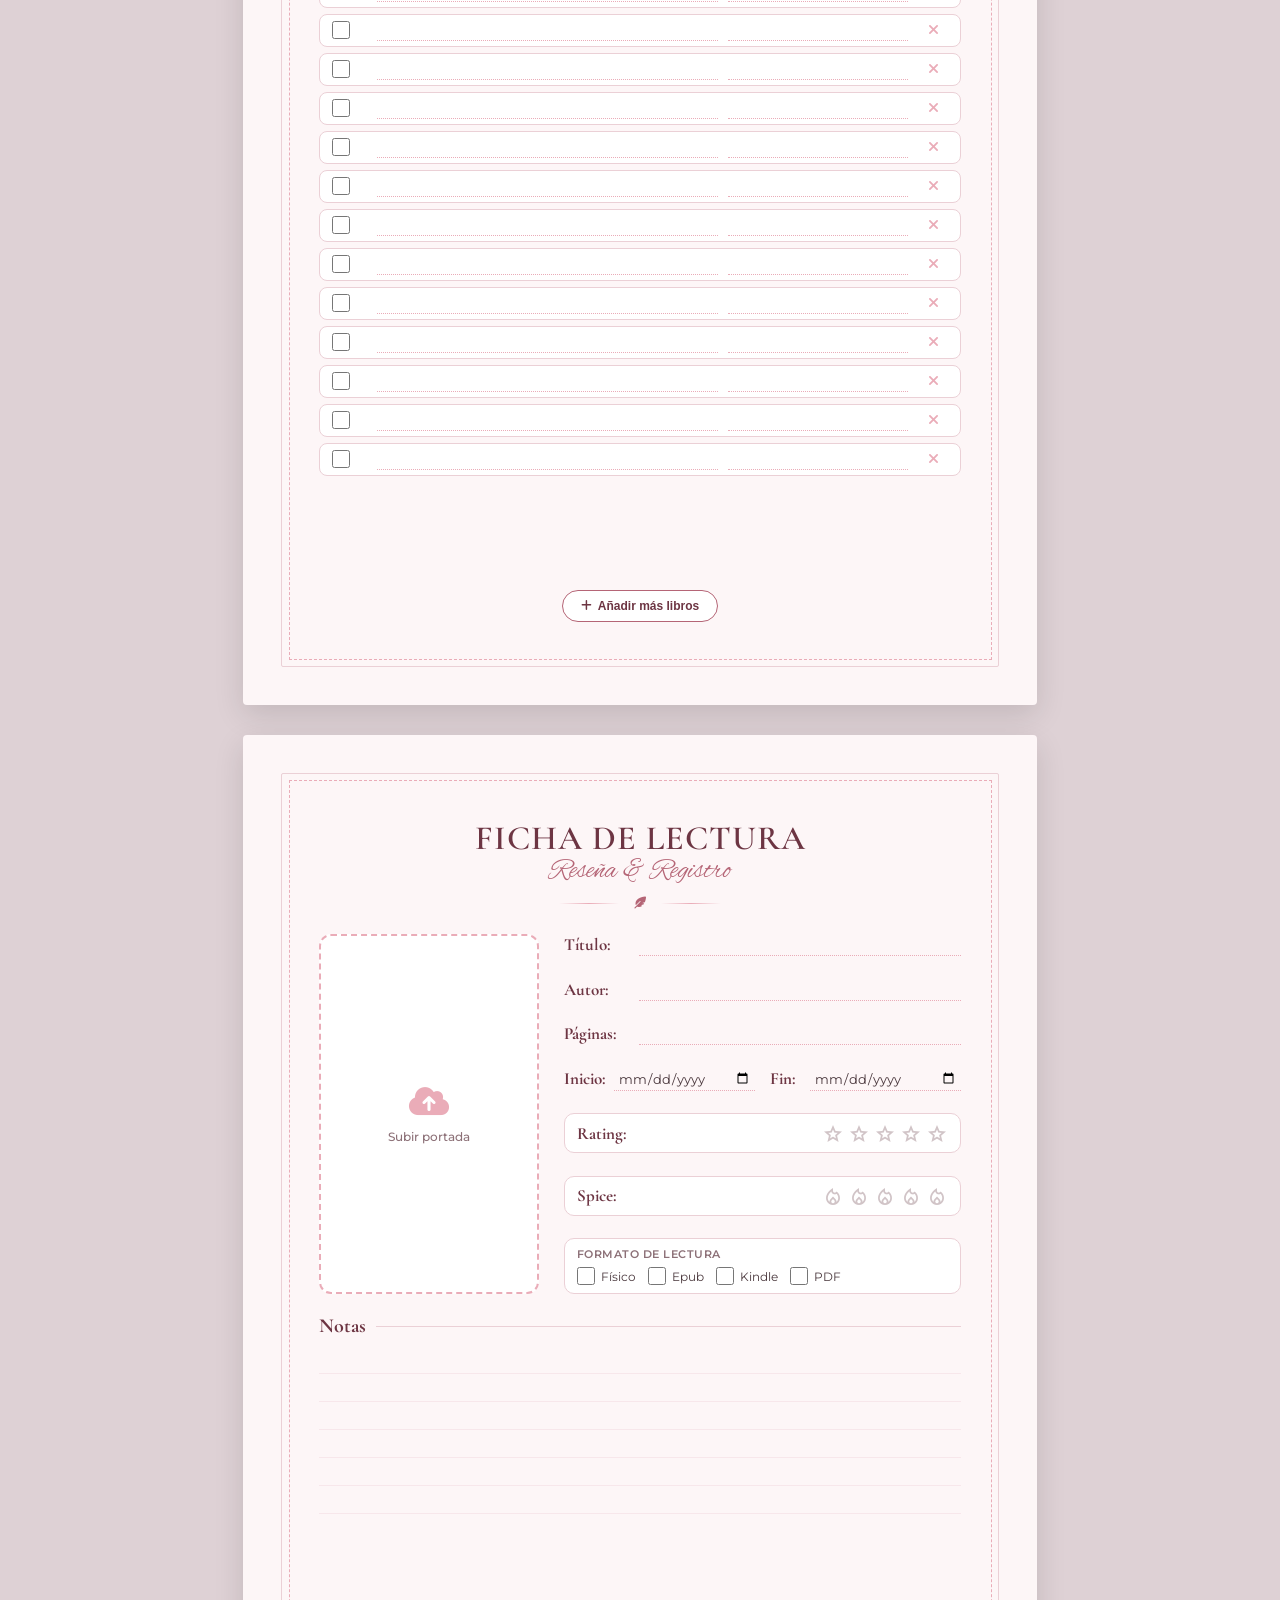
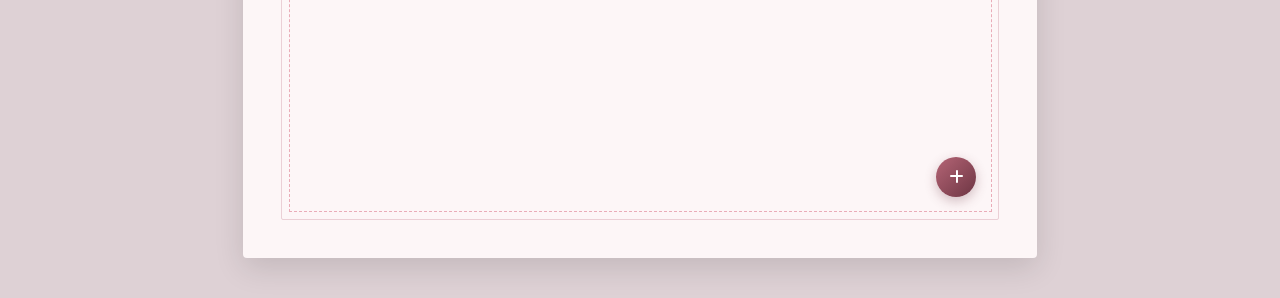
==== commit bf8a66ab: "Add files via upload" ====
--- a/diario.html
+++ b/diario.html
@@ -117,8 +117,14 @@
 
     <!-- Guardián de sesión: si no hay usuario, vuelve al login -->
     <script>
-        auth.onAuthStateChanged(user => {
+        auth.onAuthStateChanged(async user => {
             if (!user) {
+                window.location.href = 'index.html';
+                return;
+            }
+            const doc = await db.collection('users').doc(user.uid).get();
+            if (!doc.exists || doc.data().aprobado !== true) {
+                await auth.signOut();
                 window.location.href = 'index.html';
                 return;
             }
--- a/styles.css
+++ b/styles.css
@@ -160,6 +160,24 @@
 }
 
 input[type="text"]:focus, input[type="number"]:focus {
+    border-bottom: 1px solid var(--primary-rose);
+    background: rgba(244, 208, 216, 0.15);
+}
+
+input[type="date"] {
+    border: none;
+    border-bottom: 1px dotted var(--accent-pink);
+    background: transparent;
+    font-family: 'Montserrat', sans-serif;
+    font-size: 13px;
+    color: var(--text-main);
+    outline: none;
+    width: 100%;
+    padding: 2px 4px;
+    transition: border-color 0.2s;
+}
+
+input[type="date"]:focus {
     border-bottom: 1px solid var(--primary-rose);
     background: rgba(244, 208, 216, 0.15);
 }
